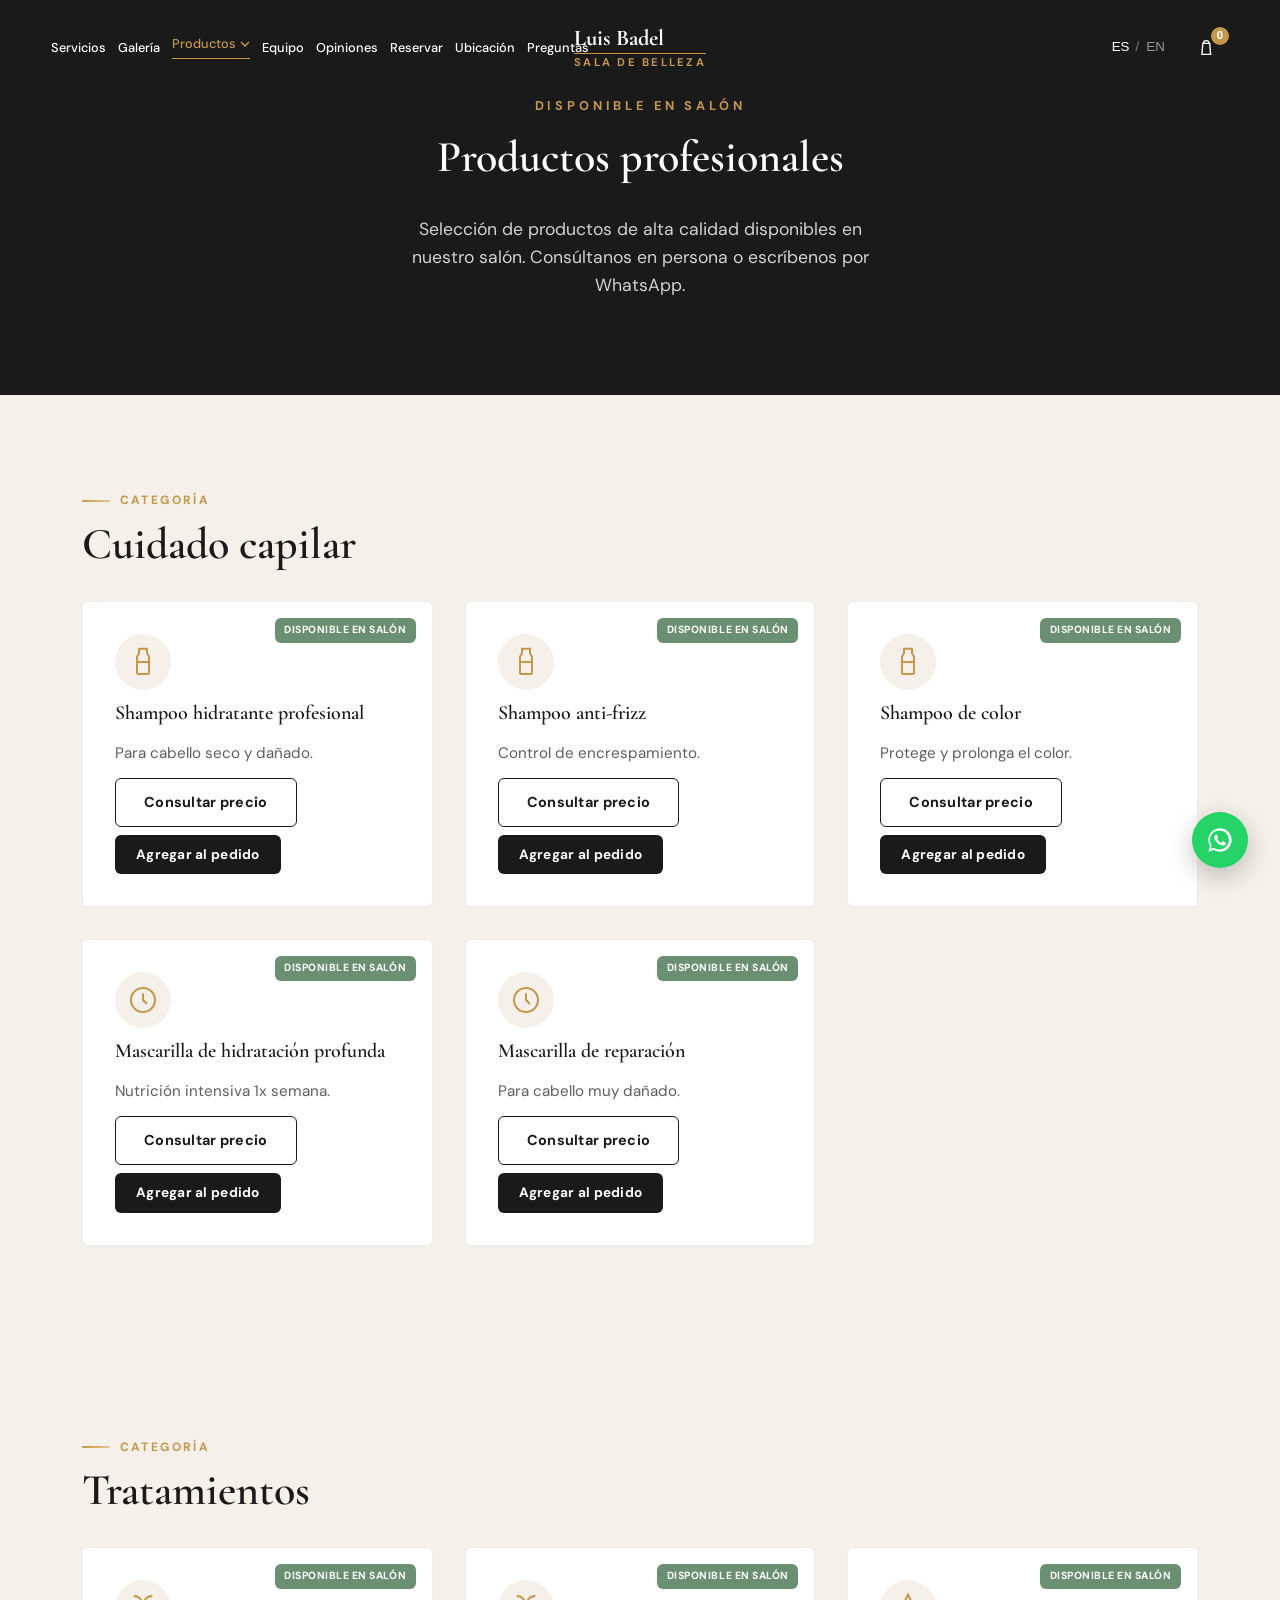
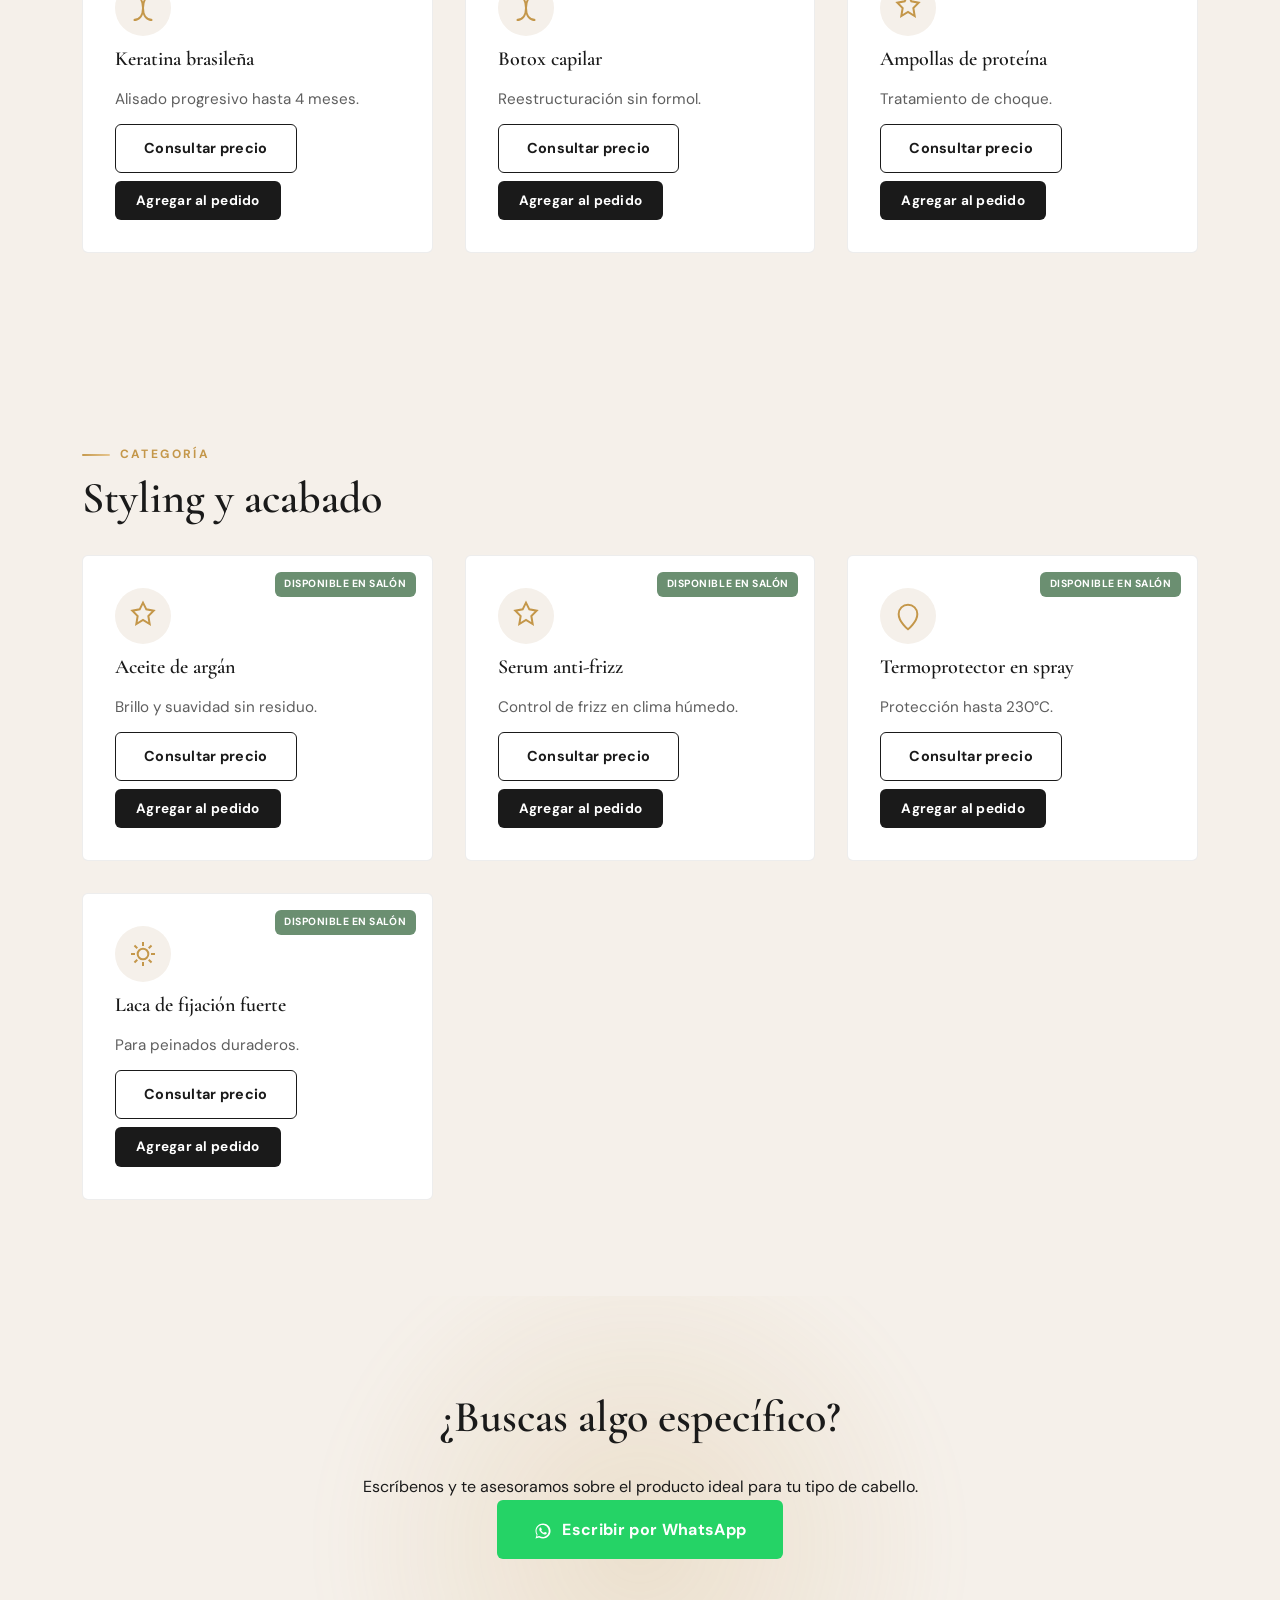
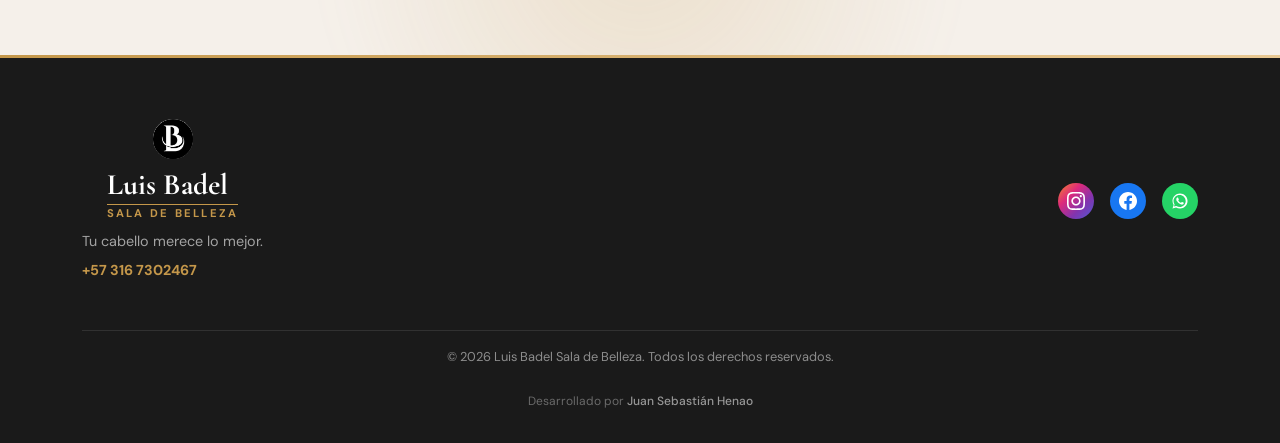
==== productos.html @ e327858f "fix: tune mobile navbar size to match Undergold's header proportions" ====
<!DOCTYPE html>
<html lang="es">
<head>
  <meta charset="UTF-8">
  <meta name="viewport" content="width=device-width, initial-scale=1.0">

  <!-- ═══ SEO PRIMARY ═══ -->
  <title>Productos Capilares | Luis Badel Sala de Belleza</title>
  <meta name="description" content="Shampoos, mascarillas, aceites, keratinas y más productos profesionales disponibles en Luis Badel Sala de Belleza, Laureles, Medellín.">
  <meta name="keywords" content="productos capilares Laureles, shampoo profesional Medellín, keratina Medellín, botox capilar, tratamientos capilares Laureles, Luis Badel">
  <meta name="robots" content="index, follow">
  <meta name="author" content="Luis Badel Sala de Belleza">
  <link rel="canonical" href="https://cheese9117.github.io/luis-badel/productos.html">

  <!-- ═══ OPEN GRAPH (WhatsApp / Facebook preview) ═══ -->
  <meta property="og:type" content="business.business">
  <meta property="og:title" content="Productos Capilares | Luis Badel Sala de Belleza">
  <meta property="og:description" content="Shampoos, mascarillas, aceites, keratinas y más productos profesionales disponibles en nuestro salón de Laureles, Medellín.">
  <meta property="og:url" content="https://cheese9117.github.io/luis-badel/productos.html">
  <meta property="og:image" content="https://cheese9117.github.io/luis-badel/assets/images/foto-hero.jpg">
  <meta property="og:image:width" content="1200">
  <meta property="og:image:height" content="630">
  <meta property="og:locale" content="es_CO">
  <meta property="og:locale:alternate" content="en_US">
  <meta property="og:site_name" content="Luis Badel Sala de Belleza">

  <!-- ═══ TWITTER CARD ═══ -->
  <meta name="twitter:card" content="summary_large_image">
  <meta name="twitter:title" content="Productos Capilares | Luis Badel Sala de Belleza">
  <meta name="twitter:description" content="Shampoos, mascarillas, aceites, keratinas y más productos profesionales disponibles en nuestro salón.">
  <meta name="twitter:image" content="https://cheese9117.github.io/luis-badel/assets/images/foto-hero.jpg">

  <!-- ═══ THEME COLOR (mobile browser chrome) ═══ -->
  <meta name="theme-color" content="#C4974A">

  <!-- ═══ JSON-LD STRUCTURED DATA: ItemList ═══ -->
  <script type="application/ld+json">
  {
    "@context": "https://schema.org",
    "@type": "ItemList",
    "name": "Productos capilares disponibles en Luis Badel Sala de Belleza",
    "itemListElement": [
      {"@type": "ListItem", "position": 1, "item": {"@type": "Product", "name": "Shampoo hidratante profesional", "description": "Para cabello seco y dañado"}},
      {"@type": "ListItem", "position": 2, "item": {"@type": "Product", "name": "Shampoo anti-frizz", "description": "Control de encrespamiento"}},
      {"@type": "ListItem", "position": 3, "item": {"@type": "Product", "name": "Shampoo de color", "description": "Protege y prolonga el color"}},
      {"@type": "ListItem", "position": 4, "item": {"@type": "Product", "name": "Mascarilla de hidratación profunda", "description": "Nutrición intensiva 1x semana"}},
      {"@type": "ListItem", "position": 5, "item": {"@type": "Product", "name": "Mascarilla de reparación", "description": "Para cabello muy dañado"}},
      {"@type": "ListItem", "position": 6, "item": {"@type": "Product", "name": "Keratina brasileña", "description": "Alisado progresivo hasta 4 meses"}},
      {"@type": "ListItem", "position": 7, "item": {"@type": "Product", "name": "Botox capilar", "description": "Reestructuración sin formol"}},
      {"@type": "ListItem", "position": 8, "item": {"@type": "Product", "name": "Ampollas de proteína", "description": "Tratamiento de choque"}},
      {"@type": "ListItem", "position": 9, "item": {"@type": "Product", "name": "Aceite de argán", "description": "Brillo y suavidad sin residuo"}},
      {"@type": "ListItem", "position": 10, "item": {"@type": "Product", "name": "Serum anti-frizz", "description": "Control de frizz en clima húmedo"}},
      {"@type": "ListItem", "position": 11, "item": {"@type": "Product", "name": "Termoprotector en spray", "description": "Protección hasta 230°C"}},
      {"@type": "ListItem", "position": 12, "item": {"@type": "Product", "name": "Laca de fijación fuerte", "description": "Para peinados duraderos"}}
    ]
  }
  </script>

  <!-- ═══ JSON-LD STRUCTURED DATA: HairSalon ═══ -->
  <script type="application/ld+json">
  {
    "@context": "https://schema.org",
    "@type": "HairSalon",
    "name": "Luis Badel Sala de Belleza",
    "description": "Sala de belleza en Laureles con más de 18 años de experiencia en cortes, color, keratina, manicure, barbería y peinados.",
    "url": "https://cheese9117.github.io/luis-badel/",
    "telephone": "+573167302467",
    "image": "https://cheese9117.github.io/luis-badel/assets/images/foto-hero.jpg",
    "priceRange": "$30.000 - $200.000 COP",
    "aggregateRating": {
      "@type": "AggregateRating",
      "ratingValue": "4.6",
      "reviewCount": "50"
    },
    "address": {
      "@type": "PostalAddress",
      "streetAddress": "Cra. 78 #54-75",
      "addressLocality": "Laureles - Estadio",
      "addressRegion": "Medellín, Antioquia",
      "addressCountry": "CO"
    },
    "geo": {
      "@type": "GeoCoordinates",
      "latitude": 6.2683062,
      "longitude": -75.5928817
    },
    "openingHoursSpecification": [
      {
        "@type": "OpeningHoursSpecification",
        "dayOfWeek": ["Monday","Tuesday","Wednesday","Thursday","Friday","Saturday"],
        "opens": "08:00",
        "closes": "18:00"
      }
    ],
    "sameAs": [
      "https://www.instagram.com/luisbadelsaladebelleza/",
      "https://web.facebook.com/people/Luis-badel-sala-de-belleza/100063726393266/"
    ]
  }
  </script>

  <!-- ═══ FONTS ═══ -->
  <link rel="preconnect" href="https://fonts.googleapis.com">
  <link rel="preconnect" href="https://fonts.gstatic.com" crossorigin>
  <link href="https://fonts.googleapis.com/css2?family=Cormorant+Garamond:wght@500;600;700&family=DM+Sans:wght@400;500;700&display=swap" rel="stylesheet">

  <!-- ═══ STYLES ═══ -->
  <link rel="stylesheet" href="css/variables.css?v=17">
  <link rel="stylesheet" href="css/base.css?v=17">
  <link rel="stylesheet" href="css/components.css?v=17">
  <link rel="stylesheet" href="css/responsive.css?v=17">

  <!-- ═══ FAVICON ═══ -->
  <link rel="icon" type="image/png" href="assets/images/favicon-logo.png">
  <link rel="apple-touch-icon" href="assets/images/favicon-logo.png">
</head>
<body>

  <div class="scroll-progress" id="scrollProgress" aria-hidden="true"></div>

  <header class="navbar" id="navbar">
    <div class="container navbar__inner">
      <nav class="nav nav-left" id="nav">
        <ul class="nav__list">
          <li><a href="index.html#servicios" data-i18n="nav.services">Servicios</a></li>
          <li><a href="index.html#galeria" data-i18n="nav.gallery">Galería</a></li>
          <li class="nav__item nav__item--dropdown">
            <a href="productos.html" aria-current="page" class="nav__link nav__link--parent is-active">
              <span data-i18n="nav.products">Productos</span>
              <svg class="nav__chevron" viewBox="0 0 10 6" width="10" height="6" fill="none" stroke="currentColor" stroke-width="1.5" aria-hidden="true"><path d="M1 1l4 4 4-4"/></svg>
            </a>
            <ul class="nav__dropdown">
              <li><a href="productos.html" class="nav__dropdown-link" data-i18n="nav.products.all">Todos los productos</a></li>
              <li><a href="productos.html#cuidado-capilar" class="nav__dropdown-link" data-i18n="nav.products.haircare">Cuidado capilar</a></li>
              <li><a href="productos.html#tratamientos" class="nav__dropdown-link" data-i18n="nav.products.treatments">Tratamientos</a></li>
              <li><a href="productos.html#styling" class="nav__dropdown-link" data-i18n="nav.products.styling">Styling y acabado</a></li>
            </ul>
          </li>
          <li><a href="index.html#equipo" data-i18n="nav.team">Equipo</a></li>
          <li><a href="index.html#testimonios" data-i18n="nav.testimonials">Opiniones</a></li>
          <li><a href="index.html#reservar" data-i18n="nav.booking">Reservar</a></li>
          <li><a href="index.html#ubicacion" data-i18n="nav.location">Ubicación</a></li>
          <li><a href="index.html#faq" data-i18n="nav.faq">FAQ</a></li>
        </ul>
        <div class="lang-switch lang-switch--mobile" role="group" aria-label="Idioma / Language">
          <button type="button" class="lang-switch__btn" data-lang-option="es" aria-pressed="false">ES</button>
          <button type="button" class="lang-switch__btn" data-lang-option="en" aria-pressed="false">EN</button>
        </div>
      </nav>
      <div class="nav-center">
        <a href="index.html#top" class="logo">
          <img src="assets/images/logo.png" alt="" class="logo__img" width="48" height="48">
          <span class="logo__text">
            <span class="logo__main">Luis Badel</span>
            <span class="logo__divider" aria-hidden="true"></span>
            <span class="logo__sub">Sala de Belleza</span>
          </span>
        </a>
      </div>
      <div class="navbar__actions nav-right">
        <div class="lang-switch lang-switch--nav" role="group" aria-label="Idioma / Language">
          <button type="button" class="lang-switch__btn" data-lang-option="es" aria-pressed="false">ES</button>
          <span class="lang-switch__sep" aria-hidden="true">/</span>
          <button type="button" class="lang-switch__btn" data-lang-option="en" aria-pressed="false">EN</button>
        </div>
        <button type="button" class="nav__cart" id="cartToggle" aria-haspopup="dialog" aria-expanded="false" aria-controls="cartDrawer" aria-label="Ver tu pedido" data-i18n-attr='{"aria-label":"nav.cartAria"}'>
          <svg class="nav__cart-icon" viewBox="0 0 24 24" width="22" height="22" fill="none" stroke="currentColor" stroke-width="1.5" aria-hidden="true">
            <path d="M6 8a3 3 0 0 1 6 0M5.2 8h7.6l.9 12H4.3l.9-12Z"/>
          </svg>
          <span class="nav__cart-badge" id="cartBadge" hidden>0</span>
        </button>
        <button class="nav__toggle" id="navToggle" aria-label="Abrir menú" aria-expanded="false" data-i18n-attr='{"aria-label":"nav.menuAria"}'>
          <span></span><span></span><span></span>
        </button>
      </div>
    </div>
  </header>

  <main id="top">

    <!-- HERO DE PÁGINA -->
    <section class="page-hero">
      <div class="container page-hero__content reveal">
        <p class="hero__eyebrow" data-i18n="product.badge">Disponible en salón</p>
        <h1 class="section__title" data-i18n="productsPage.title">Productos profesionales</h1>
        <p class="hero__subtitle" data-i18n="productsPage.subtitle">Selección de productos de alta calidad disponibles en nuestro salón. Consúltanos en persona o escríbenos por WhatsApp.</p>
      </div>
    </section>

    <!-- CUIDADO CAPILAR -->
    <section class="products" id="cuidado-capilar">
      <div class="container">
        <p class="section__eyebrow reveal" data-i18n="productsPage.category">Categoría</p>
        <h2 class="section__title reveal" data-i18n="nav.products.haircare">Cuidado capilar</h2>
        <div class="products__grid">
          <article class="card product-card reveal">
            <span class="product-card__badge" data-i18n="product.badge">Disponible en salón</span>
            <span class="product-card__icon" aria-hidden="true">
              <svg viewBox="0 0 24 24" width="32" height="32" fill="none" stroke="currentColor" stroke-width="1.5"><path d="M9 2h6v3.5l1.5 2.5v12a1 1 0 0 1-1 1h-7a1 1 0 0 1-1-1V8L9 5.5V2Z"/><path d="M7.5 12h9"/></svg>
            </span>
            <h3 data-i18n="pp.1.name">Shampoo hidratante profesional</h3>
            <p data-i18n="pp.1.desc">Para cabello seco y dañado.</p>
            <div class="product-card__actions">
              <a class="btn btn--outline" href="https://wa.me/573167302467?text=Hola%2C%20quiero%20consultar%20el%20precio%20del%20Shampoo%20hidratante%20profesional" target="_blank" rel="noopener noreferrer" data-i18n="product.consultPrice">Consultar precio</a>
              <button type="button" class="btn btn--primary product-card__add" data-cart-add data-product-name="Shampoo hidratante profesional" data-i18n="product.add" data-i18n-attr='{"data-product-name":"pp.1.name"}'>
                Agregar al pedido
              </button>
            </div>
          </article>
          <article class="card product-card reveal">
            <span class="product-card__badge" data-i18n="product.badge">Disponible en salón</span>
            <span class="product-card__icon" aria-hidden="true">
              <svg viewBox="0 0 24 24" width="32" height="32" fill="none" stroke="currentColor" stroke-width="1.5"><path d="M9 2h6v3.5l1.5 2.5v12a1 1 0 0 1-1 1h-7a1 1 0 0 1-1-1V8L9 5.5V2Z"/><path d="M7.5 12h9"/></svg>
            </span>
            <h3 data-i18n="pp.2.name">Shampoo anti-frizz</h3>
            <p data-i18n="pp.2.desc">Control de encrespamiento.</p>
            <div class="product-card__actions">
              <a class="btn btn--outline" href="https://wa.me/573167302467?text=Hola%2C%20quiero%20consultar%20el%20precio%20del%20Shampoo%20anti-frizz" target="_blank" rel="noopener noreferrer" data-i18n="product.consultPrice">Consultar precio</a>
              <button type="button" class="btn btn--primary product-card__add" data-cart-add data-product-name="Shampoo anti-frizz" data-i18n="product.add" data-i18n-attr='{"data-product-name":"pp.2.name"}'>
                Agregar al pedido
              </button>
            </div>
          </article>
          <article class="card product-card reveal">
            <span class="product-card__badge" data-i18n="product.badge">Disponible en salón</span>
            <span class="product-card__icon" aria-hidden="true">
              <svg viewBox="0 0 24 24" width="32" height="32" fill="none" stroke="currentColor" stroke-width="1.5"><path d="M9 2h6v3.5l1.5 2.5v12a1 1 0 0 1-1 1h-7a1 1 0 0 1-1-1V8L9 5.5V2Z"/><path d="M7.5 12h9"/></svg>
            </span>
            <h3 data-i18n="pp.3.name">Shampoo de color</h3>
            <p data-i18n="pp.3.desc">Protege y prolonga el color.</p>
            <div class="product-card__actions">
              <a class="btn btn--outline" href="https://wa.me/573167302467?text=Hola%2C%20quiero%20consultar%20el%20precio%20del%20Shampoo%20de%20color" target="_blank" rel="noopener noreferrer" data-i18n="product.consultPrice">Consultar precio</a>
              <button type="button" class="btn btn--primary product-card__add" data-cart-add data-product-name="Shampoo de color" data-i18n="product.add" data-i18n-attr='{"data-product-name":"pp.3.name"}'>
                Agregar al pedido
              </button>
            </div>
          </article>
          <article class="card product-card reveal">
            <span class="product-card__badge" data-i18n="product.badge">Disponible en salón</span>
            <span class="product-card__icon" aria-hidden="true">
              <svg viewBox="0 0 24 24" width="32" height="32" fill="none" stroke="currentColor" stroke-width="1.5"><circle cx="12" cy="12" r="9"/><path d="M12 7v5l3 3"/></svg>
            </span>
            <h3 data-i18n="pp.4.name">Mascarilla de hidratación profunda</h3>
            <p data-i18n="pp.4.desc">Nutrición intensiva 1x semana.</p>
            <div class="product-card__actions">
              <a class="btn btn--outline" href="https://wa.me/573167302467?text=Hola%2C%20quiero%20consultar%20el%20precio%20de%20la%20Mascarilla%20de%20hidrataci%C3%B3n%20profunda" target="_blank" rel="noopener noreferrer" data-i18n="product.consultPrice">Consultar precio</a>
              <button type="button" class="btn btn--primary product-card__add" data-cart-add data-product-name="Mascarilla de hidratación profunda" data-i18n="product.add" data-i18n-attr='{"data-product-name":"pp.4.name"}'>
                Agregar al pedido
              </button>
            </div>
          </article>
          <article class="card product-card reveal">
            <span class="product-card__badge" data-i18n="product.badge">Disponible en salón</span>
            <span class="product-card__icon" aria-hidden="true">
              <svg viewBox="0 0 24 24" width="32" height="32" fill="none" stroke="currentColor" stroke-width="1.5"><circle cx="12" cy="12" r="9"/><path d="M12 7v5l3 3"/></svg>
            </span>
            <h3 data-i18n="pp.5.name">Mascarilla de reparación</h3>
            <p data-i18n="pp.5.desc">Para cabello muy dañado.</p>
            <div class="product-card__actions">
              <a class="btn btn--outline" href="https://wa.me/573167302467?text=Hola%2C%20quiero%20consultar%20el%20precio%20de%20la%20Mascarilla%20de%20reparaci%C3%B3n" target="_blank" rel="noopener noreferrer" data-i18n="product.consultPrice">Consultar precio</a>
              <button type="button" class="btn btn--primary product-card__add" data-cart-add data-product-name="Mascarilla de reparación" data-i18n="product.add" data-i18n-attr='{"data-product-name":"pp.5.name"}'>
                Agregar al pedido
              </button>
            </div>
          </article>
        </div>
      </div>
    </section>

    <!-- TRATAMIENTOS -->
    <section class="products" id="tratamientos">
      <div class="container">
        <p class="section__eyebrow reveal" data-i18n="productsPage.category">Categoría</p>
        <h2 class="section__title reveal" data-i18n="nav.products.treatments">Tratamientos</h2>
        <div class="products__grid">
          <article class="card product-card reveal">
            <span class="product-card__badge" data-i18n="product.badge">Disponible en salón</span>
            <span class="product-card__icon" aria-hidden="true">
              <svg viewBox="0 0 24 24" width="32" height="32" fill="none" stroke="currentColor" stroke-width="1.5"><path d="M5 3c4 0 7 3 7 9s3 9 7 9"/><path d="M5 21c4 0 7-3 7-9S15 3 19 3"/></svg>
            </span>
            <h3 data-i18n="pp.6.name">Keratina brasileña</h3>
            <p data-i18n="pp.6.desc">Alisado progresivo hasta 4 meses.</p>
            <div class="product-card__actions">
              <a class="btn btn--outline" href="https://wa.me/573167302467?text=Hola%2C%20quiero%20consultar%20el%20precio%20de%20la%20Keratina%20brasile%C3%B1a" target="_blank" rel="noopener noreferrer" data-i18n="product.consultPrice">Consultar precio</a>
              <button type="button" class="btn btn--primary product-card__add" data-cart-add data-product-name="Keratina brasileña" data-i18n="product.add" data-i18n-attr='{"data-product-name":"pp.6.name"}'>
                Agregar al pedido
              </button>
            </div>
          </article>
          <article class="card product-card reveal">
            <span class="product-card__badge" data-i18n="product.badge">Disponible en salón</span>
            <span class="product-card__icon" aria-hidden="true">
              <svg viewBox="0 0 24 24" width="32" height="32" fill="none" stroke="currentColor" stroke-width="1.5"><path d="M5 3c4 0 7 3 7 9s3 9 7 9"/><path d="M5 21c4 0 7-3 7-9S15 3 19 3"/></svg>
            </span>
            <h3 data-i18n="pp.7.name">Botox capilar</h3>
            <p data-i18n="pp.7.desc">Reestructuración sin formol.</p>
            <div class="product-card__actions">
              <a class="btn btn--outline" href="https://wa.me/573167302467?text=Hola%2C%20quiero%20consultar%20el%20precio%20del%20Botox%20capilar" target="_blank" rel="noopener noreferrer" data-i18n="product.consultPrice">Consultar precio</a>
              <button type="button" class="btn btn--primary product-card__add" data-cart-add data-product-name="Botox capilar" data-i18n="product.add" data-i18n-attr='{"data-product-name":"pp.7.name"}'>
                Agregar al pedido
              </button>
            </div>
          </article>
          <article class="card product-card reveal">
            <span class="product-card__badge" data-i18n="product.badge">Disponible en salón</span>
            <span class="product-card__icon" aria-hidden="true">
              <svg viewBox="0 0 24 24" width="32" height="32" fill="none" stroke="currentColor" stroke-width="1.5"><path d="M12 2 9.5 7 4 8l4 4-1 6 5-3 5 3-1-6 4-4-5.5-1Z"/></svg>
            </span>
            <h3 data-i18n="pp.8.name">Ampollas de proteína</h3>
            <p data-i18n="pp.8.desc">Tratamiento de choque.</p>
            <div class="product-card__actions">
              <a class="btn btn--outline" href="https://wa.me/573167302467?text=Hola%2C%20quiero%20consultar%20el%20precio%20de%20las%20Ampollas%20de%20prote%C3%ADna" target="_blank" rel="noopener noreferrer" data-i18n="product.consultPrice">Consultar precio</a>
              <button type="button" class="btn btn--primary product-card__add" data-cart-add data-product-name="Ampollas de proteína" data-i18n="product.add" data-i18n-attr='{"data-product-name":"pp.8.name"}'>
                Agregar al pedido
              </button>
            </div>
          </article>
        </div>
      </div>
    </section>

    <!-- STYLING Y ACABADO -->
    <section class="products" id="styling">
      <div class="container">
        <p class="section__eyebrow reveal" data-i18n="productsPage.category">Categoría</p>
        <h2 class="section__title reveal" data-i18n="nav.products.styling">Styling y acabado</h2>
        <div class="products__grid">
          <article class="card product-card reveal">
            <span class="product-card__badge" data-i18n="product.badge">Disponible en salón</span>
            <span class="product-card__icon" aria-hidden="true">
              <svg viewBox="0 0 24 24" width="32" height="32" fill="none" stroke="currentColor" stroke-width="1.5"><path d="M12 2 9.5 7 4 8l4 4-1 6 5-3 5 3-1-6 4-4-5.5-1Z"/></svg>
            </span>
            <h3 data-i18n="pp.9.name">Aceite de argán</h3>
            <p data-i18n="pp.9.desc">Brillo y suavidad sin residuo.</p>
            <div class="product-card__actions">
              <a class="btn btn--outline" href="https://wa.me/573167302467?text=Hola%2C%20quiero%20consultar%20el%20precio%20del%20Aceite%20de%20arg%C3%A1n" target="_blank" rel="noopener noreferrer" data-i18n="product.consultPrice">Consultar precio</a>
              <button type="button" class="btn btn--primary product-card__add" data-cart-add data-product-name="Aceite de argán" data-i18n="product.add" data-i18n-attr='{"data-product-name":"pp.9.name"}'>
                Agregar al pedido
              </button>
            </div>
          </article>
          <article class="card product-card reveal">
            <span class="product-card__badge" data-i18n="product.badge">Disponible en salón</span>
            <span class="product-card__icon" aria-hidden="true">
              <svg viewBox="0 0 24 24" width="32" height="32" fill="none" stroke="currentColor" stroke-width="1.5"><path d="M12 2 9.5 7 4 8l4 4-1 6 5-3 5 3-1-6 4-4-5.5-1Z"/></svg>
            </span>
            <h3 data-i18n="pp.10.name">Serum anti-frizz</h3>
            <p data-i18n="pp.10.desc">Control de frizz en clima húmedo.</p>
            <div class="product-card__actions">
              <a class="btn btn--outline" href="https://wa.me/573167302467?text=Hola%2C%20quiero%20consultar%20el%20precio%20del%20Serum%20anti-frizz" target="_blank" rel="noopener noreferrer" data-i18n="product.consultPrice">Consultar precio</a>
              <button type="button" class="btn btn--primary product-card__add" data-cart-add data-product-name="Serum anti-frizz" data-i18n="product.add" data-i18n-attr='{"data-product-name":"pp.10.name"}'>
                Agregar al pedido
              </button>
            </div>
          </article>
          <article class="card product-card reveal">
            <span class="product-card__badge" data-i18n="product.badge">Disponible en salón</span>
            <span class="product-card__icon" aria-hidden="true">
              <svg viewBox="0 0 24 24" width="32" height="32" fill="none" stroke="currentColor" stroke-width="1.5"><path d="M12 22s7-5.5 7-11.5A7 7 0 0 0 5 10.5C5 16.5 12 22 12 22Z"/></svg>
            </span>
            <h3 data-i18n="pp.11.name">Termoprotector en spray</h3>
            <p data-i18n="pp.11.desc">Protección hasta 230°C.</p>
            <div class="product-card__actions">
              <a class="btn btn--outline" href="https://wa.me/573167302467?text=Hola%2C%20quiero%20consultar%20el%20precio%20del%20Termoprotector%20en%20spray" target="_blank" rel="noopener noreferrer" data-i18n="product.consultPrice">Consultar precio</a>
              <button type="button" class="btn btn--primary product-card__add" data-cart-add data-product-name="Termoprotector en spray" data-i18n="product.add" data-i18n-attr='{"data-product-name":"pp.11.name"}'>
                Agregar al pedido
              </button>
            </div>
          </article>
          <article class="card product-card reveal">
            <span class="product-card__badge" data-i18n="product.badge">Disponible en salón</span>
            <span class="product-card__icon" aria-hidden="true">
              <svg viewBox="0 0 24 24" width="32" height="32" fill="none" stroke="currentColor" stroke-width="1.5"><path d="M12 3v3M12 18v3M3 12h3M18 12h3M5.6 5.6l2.1 2.1M16.3 16.3l2.1 2.1M5.6 18.4l2.1-2.1M16.3 7.7l2.1-2.1"/><circle cx="12" cy="12" r="4"/></svg>
            </span>
            <h3 data-i18n="pp.12.name">Laca de fijación fuerte</h3>
            <p data-i18n="pp.12.desc">Para peinados duraderos.</p>
            <div class="product-card__actions">
              <a class="btn btn--outline" href="https://wa.me/573167302467?text=Hola%2C%20quiero%20consultar%20el%20precio%20de%20la%20Laca%20de%20fijaci%C3%B3n%20fuerte" target="_blank" rel="noopener noreferrer" data-i18n="product.consultPrice">Consultar precio</a>
              <button type="button" class="btn btn--primary product-card__add" data-cart-add data-product-name="Laca de fijación fuerte" data-i18n="product.add" data-i18n-attr='{"data-product-name":"pp.12.name"}'>
                Agregar al pedido
              </button>
            </div>
          </article>
        </div>
      </div>
    </section>

    <!-- CTA FINAL -->
    <section class="booking">
      <div class="container">
        <div class="booking__info reveal" style="text-align:center; max-width:640px; margin:0 auto;">
          <h2 class="section__title" data-i18n="productsPage.ctaTitle">¿Buscas algo específico?</h2>
          <p data-i18n="productsPage.ctaText">Escríbenos y te asesoramos sobre el producto ideal para tu tipo de cabello.</p>
          <a class="btn btn--whatsapp btn--lg" href="https://wa.me/573167302467?text=Hola%2C%20quiero%20asesor%C3%ADa%20sobre%20productos%20capilares" target="_blank" rel="noopener noreferrer">
            <svg class="icon-svg" viewBox="0 0 32 32" width="18" height="18" fill="currentColor" aria-hidden="true"><path d="M16.04 2.67C8.65 2.67 2.67 8.65 2.67 16.04c0 2.55.7 5.03 2.04 7.2L2.67 29.33l6.26-1.97a13.34 13.34 0 0 0 7.11 2.05c7.39 0 13.37-5.98 13.37-13.37S23.43 2.67 16.04 2.67Zm0 24.13c-2.31 0-4.55-.62-6.5-1.79l-.47-.28-3.85 1.21 1.24-3.74-.3-.49a10.78 10.78 0 0 1-1.65-5.67c0-5.96 4.85-10.81 10.81-10.81 2.89 0 5.6 1.13 7.64 3.17a10.74 10.74 0 0 1 3.17 7.64c0 5.96-4.85 10.81-10.81 10.81Zm5.93-8.1c-.32-.16-1.92-.95-2.22-1.06-.3-.11-.52-.16-.74.16-.22.32-.85 1.06-1.04 1.27-.19.22-.38.24-.7.08-.32-.16-1.36-.5-2.59-1.6-.96-.85-1.6-1.91-1.79-2.23-.19-.32-.02-.49.14-.65.14-.14.32-.38.48-.57.16-.19.21-.32.32-.54.11-.22.05-.41-.03-.57-.08-.16-.74-1.78-1.01-2.44-.27-.64-.54-.55-.74-.56h-.63c-.22 0-.57.08-.87.41-.3.32-1.14 1.12-1.14 2.73 0 1.61 1.17 3.17 1.33 3.39.16.22 2.3 3.51 5.57 4.92.78.34 1.39.54 1.86.69.78.25 1.49.21 2.05.13.63-.09 1.92-.78 2.19-1.54.27-.76.27-1.41.19-1.54-.08-.14-.3-.22-.62-.38Z"/></svg>
            <span data-i18n="booking.whatsapp">Escribir por WhatsApp</span>
          </a>
        </div>
      </div>
    </section>

  </main>

  <footer class="footer">
    <div class="container footer__inner">
      <div class="footer__brand">
        <a href="index.html#top" class="logo">
          <img src="assets/images/logo.png" alt="" class="logo__img logo__img--footer" width="40" height="40">
          <span class="logo__text">
            <span class="logo__main">Luis Badel</span>
            <span class="logo__divider" aria-hidden="true"></span>
            <span class="logo__sub">Sala de Belleza</span>
          </span>
        </a>
        <p class="footer__tagline" data-i18n="footer.tagline">Tu cabello merece lo mejor.</p>
        <a class="footer__phone" href="tel:+573167302467">+57 316 7302467</a>
      </div>
      <div class="footer__social">
        <a class="footer__social-icon footer__social-icon--instagram" href="https://www.instagram.com/luisbadelsaladebelleza/" target="_blank" rel="noopener noreferrer" aria-label="Instagram">
          <svg viewBox="0 0 24 24" width="18" height="18" fill="currentColor" aria-hidden="true"><path d="M12 2.163c3.204 0 3.584.012 4.85.07 3.252.148 4.771 1.691 4.919 4.919.058 1.265.069 1.645.069 4.849 0 3.205-.012 3.584-.069 4.849-.149 3.225-1.664 4.771-4.919 4.919-1.266.058-1.644.07-4.85.07-3.204 0-3.584-.012-4.849-.07-3.26-.149-4.771-1.699-4.919-4.92-.058-1.265-.07-1.644-.07-4.849 0-3.204.013-3.583.07-4.849.149-3.227 1.664-4.771 4.919-4.919 1.266-.057 1.645-.069 4.849-.069zm0-2.163c-3.259 0-3.667.014-4.947.072-4.358.2-6.78 2.618-6.98 6.98-.059 1.281-.073 1.689-.073 4.948 0 3.259.014 3.668.072 4.948.2 4.358 2.618 6.78 6.98 6.98 1.281.058 1.689.072 4.948.072 3.259 0 3.668-.014 4.948-.072 4.354-.2 6.782-2.618 6.979-6.98.059-1.28.073-1.689.073-4.948 0-3.259-.014-3.667-.072-4.947-.196-4.354-2.617-6.78-6.979-6.98-1.281-.059-1.69-.073-4.949-.073zm0 5.838c-3.403 0-6.162 2.759-6.162 6.162s2.759 6.163 6.162 6.163 6.162-2.759 6.162-6.163c0-3.403-2.759-6.162-6.162-6.162zm0 10.162c-2.209 0-4-1.79-4-4 0-2.209 1.791-4 4-4s4 1.791 4 4c0 2.21-1.791 4-4 4zm6.406-11.845c-.796 0-1.441.645-1.441 1.44s.645 1.44 1.441 1.44c.795 0 1.439-.645 1.439-1.44s-.644-1.44-1.439-1.44z"/></svg>
        </a>
        <a class="footer__social-icon footer__social-icon--facebook" href="https://web.facebook.com/people/Luis-badel-sala-de-belleza/100063726393266/" target="_blank" rel="noopener noreferrer" aria-label="Facebook">
          <svg viewBox="0 0 24 24" width="18" height="18" fill="currentColor" aria-hidden="true"><path d="M24 12.073c0-6.627-5.373-12-12-12s-12 5.373-12 12c0 5.99 4.388 10.954 10.125 11.854v-8.385H7.078v-3.47h3.047V9.43c0-3.007 1.792-4.669 4.533-4.669 1.312 0 2.686.235 2.686.235v2.953H15.83c-1.491 0-1.956.925-1.956 1.874v2.25h3.328l-.532 3.47h-2.796v8.385C19.612 23.027 24 18.062 24 12.073z"/></svg>
        </a>
        <a class="footer__social-icon footer__social-icon--whatsapp" href="https://wa.me/573167302467" target="_blank" rel="noopener noreferrer" aria-label="WhatsApp">
          <svg viewBox="0 0 32 32" width="18" height="18" fill="currentColor" aria-hidden="true"><path d="M16.04 2.67C8.65 2.67 2.67 8.65 2.67 16.04c0 2.55.7 5.03 2.04 7.2L2.67 29.33l6.26-1.97a13.34 13.34 0 0 0 7.11 2.05c7.39 0 13.37-5.98 13.37-13.37S23.43 2.67 16.04 2.67Zm0 24.13c-2.31 0-4.55-.62-6.5-1.79l-.47-.28-3.85 1.21 1.24-3.74-.3-.49a10.78 10.78 0 0 1-1.65-5.67c0-5.96 4.85-10.81 10.81-10.81 2.89 0 5.6 1.13 7.64 3.17a10.74 10.74 0 0 1 3.17 7.64c0 5.96-4.85 10.81-10.81 10.81Zm5.93-8.1c-.32-.16-1.92-.95-2.22-1.06-.3-.11-.52-.16-.74.16-.22.32-.85 1.06-1.04 1.27-.19.22-.38.24-.7.08-.32-.16-1.36-.5-2.59-1.6-.96-.85-1.6-1.91-1.79-2.23-.19-.32-.02-.49.14-.65.14-.14.32-.38.48-.57.16-.19.21-.32.32-.54.11-.22.05-.41-.03-.57-.08-.16-.74-1.78-1.01-2.44-.27-.64-.54-.55-.74-.56h-.63c-.22 0-.57.08-.87.41-.3.32-1.14 1.12-1.14 2.73 0 1.61 1.17 3.17 1.33 3.39.16.22 2.3 3.51 5.57 4.92.78.34 1.39.54 1.86.69.78.25 1.49.21 2.05.13.63-.09 1.92-.78 2.19-1.54.27-.76.27-1.41.19-1.54-.08-.14-.3-.22-.62-.38Z"/></svg>
        </a>
      </div>
      <p class="footer__copy">&copy; <span id="year"></span> <span data-i18n="footer.rights">Luis Badel Sala de Belleza. Todos los derechos reservados.</span></p>
      <p class="footer__signature"><span data-i18n="footer.developedBy">Desarrollado por</span> <a href="https://github.com/Cheese9117" target="_blank" rel="noopener noreferrer">Juan Sebastián Henao</a></p>
    </div>
  </footer>

  <button type="button" class="back-to-top" id="backToTop" aria-label="Volver arriba" data-i18n-attr='{"aria-label":"backToTop.aria"}'>
    <svg viewBox="0 0 24 24" width="20" height="20" fill="none" stroke="currentColor" stroke-width="2" stroke-linecap="round" stroke-linejoin="round" aria-hidden="true"><path d="M12 19V5M5 12l7-7 7 7"/></svg>
  </button>

  <a class="whatsapp-float" href="https://wa.me/573167302467?text=Hola%2C%20quiero%20agendar%20una%20cita%20en%20Luis%20Badel%20Sala%20de%20Belleza" target="_blank" rel="noopener noreferrer" aria-label="Escribir a Luis Badel Sala de Belleza por WhatsApp" data-i18n-attr='{"aria-label":"whatsapp.aria"}'>
    <span class="whatsapp-float__tooltip" data-i18n="whatsapp.tooltip">¿Agendamos tu cita?</span>
    <span class="whatsapp-float__icon" aria-hidden="true">
      <svg viewBox="0 0 32 32" width="28" height="28" fill="currentColor"><path d="M16.04 2.67C8.65 2.67 2.67 8.65 2.67 16.04c0 2.55.7 5.03 2.04 7.2L2.67 29.33l6.26-1.97a13.34 13.34 0 0 0 7.11 2.05c7.39 0 13.37-5.98 13.37-13.37S23.43 2.67 16.04 2.67Zm0 24.13c-2.31 0-4.55-.62-6.5-1.79l-.47-.28-3.85 1.21 1.24-3.74-.3-.49a10.78 10.78 0 0 1-1.65-5.67c0-5.96 4.85-10.81 10.81-10.81 2.89 0 5.6 1.13 7.64 3.17a10.74 10.74 0 0 1 3.17 7.64c0 5.96-4.85 10.81-10.81 10.81Zm5.93-8.1c-.32-.16-1.92-.95-2.22-1.06-.3-.11-.52-.16-.74.16-.22.32-.85 1.06-1.04 1.27-.19.22-.38.24-.7.08-.32-.16-1.36-.5-2.59-1.6-.96-.85-1.6-1.91-1.79-2.23-.19-.32-.02-.49.14-.65.14-.14.32-.38.48-.57.16-.19.21-.32.32-.54.11-.22.05-.41-.03-.57-.08-.16-.74-1.78-1.01-2.44-.27-.64-.54-.55-.74-.56h-.63c-.22 0-.57.08-.87.41-.3.32-1.14 1.12-1.14 2.73 0 1.61 1.17 3.17 1.33 3.39.16.22 2.3 3.51 5.57 4.92.78.34 1.39.54 1.86.69.78.25 1.49.21 2.05.13.63-.09 1.92-.78 2.19-1.54.27-.76.27-1.41.19-1.54-.08-.14-.3-.22-.62-.38Z"/></svg>
    </span>
  </a>

  <!-- ═══ PEDIDO / CARRITO ═══ -->
  <div class="cart-drawer" id="cartDrawer" role="dialog" aria-modal="true" aria-labelledby="cartTitle" aria-hidden="true">
    <div class="cart-drawer__backdrop" id="cartBackdrop"></div>
    <div class="cart-drawer__panel">
      <div class="cart-drawer__header">
        <h2 id="cartTitle" data-i18n="cart.title">Tu pedido</h2>
        <button type="button" class="cart-drawer__close" id="cartClose" aria-label="Cerrar pedido" data-i18n-attr='{"aria-label":"cart.closeAria"}'>
          <svg viewBox="0 0 24 24" width="18" height="18" fill="none" stroke="currentColor" stroke-width="2" aria-hidden="true"><path d="M6 6l12 12M18 6 6 18"/></svg>
        </button>
      </div>
      <p class="cart-drawer__empty" id="cartEmpty" data-i18n="cart.empty">Aún no has agregado productos a tu pedido.</p>
      <ul class="cart-drawer__list" id="cartList"></ul>
      <div class="cart-drawer__footer">
        <button type="button" class="btn btn--outline" id="cartClear" data-i18n="cart.clear">Vaciar pedido</button>
        <a class="btn btn--whatsapp" id="cartCheckout" href="https://wa.me/573167302467" target="_blank" rel="noopener noreferrer" data-i18n="cart.checkout">
          Enviar pedido por WhatsApp
        </a>
      </div>
    </div>
  </div>

  <script src="js/i18n.js" defer></script>
  <script src="js/nav.js" defer></script>
  <script src="js/animations.js" defer></script>
  <script src="js/cart.js" defer></script>
  <script src="js/footer.js" defer></script>
</body>
</html>
---- css/variables.css ----
:root {
  --color-bg: #FAFAF8;
  --color-primary: #1A1A1A;
  --color-accent: #C4974A;
  --color-accent-light: #E8C893;
  --color-secondary: #6B8F71;
  --color-card: #F5F0EA;
  --color-white: #FFFFFF;
  --color-border: rgba(26, 26, 26, 0.08);

  --font-display: 'Cormorant Garamond', serif;
  --font-body: 'DM Sans', sans-serif;

  --container-width: 1180px;
  --navbar-height: 72px;
  --radius: 6px;
  --radius-lg: 16px;
  --transition: 0.3s ease;
  --transition-navbar: 0.2s ease;
  --transition-navbar-text: 0.12s ease;
  --ease-premium: cubic-bezier(0.16, 1, 0.3, 1);

  --space-xs: 0.5rem;
  --space-sm: 1rem;
  --space-md: 2rem;
  --space-lg: 4rem;
  --space-xl: 6rem;

  --gradient-accent: linear-gradient(135deg, var(--color-accent) 0%, var(--color-accent-light) 100%);
  --shadow-sm: 0 2px 10px rgba(26, 26, 26, 0.06);
  --shadow-md: 0 12px 30px rgba(26, 26, 26, 0.10);
  --shadow-lg: 0 24px 60px rgba(26, 26, 26, 0.16);
}
---- css/base.css ----
*, *::before, *::after {
  box-sizing: border-box;
  margin: 0;
  padding: 0;
}

html {
  scroll-behavior: smooth;
  scroll-padding-top: var(--navbar-height);
  overflow-x: clip;
}

body {
  font-family: var(--font-body);
  background: var(--color-bg);
  color: var(--color-primary);
  line-height: 1.6;
  -webkit-font-smoothing: antialiased;
  overflow-x: clip;
}

/* Bloquea el scroll de fondo mientras el menú móvil está abierto */
body.no-scroll {
  overflow: hidden;
}

img {
  max-width: 100%;
  display: block;
}

a {
  color: inherit;
  text-decoration: none;
}

ul {
  list-style: none;
}

h1, h2, h3 {
  font-family: var(--font-display);
  font-weight: 600;
  line-height: 1.15;
}

.container {
  width: 100%;
  max-width: var(--container-width);
  margin: 0 auto;
  padding: 0 var(--space-md);
}

.section__eyebrow {
  display: flex;
  align-items: center;
  gap: 0.6rem;
  font-family: var(--font-body);
  text-transform: uppercase;
  letter-spacing: 0.2em;
  font-size: 0.75rem;
  color: var(--color-accent);
  font-weight: 700;
  margin-bottom: var(--space-xs);
}

.section__eyebrow::before {
  content: "";
  display: block;
  width: 28px;
  height: 2px;
  background: var(--gradient-accent);
  border-radius: 999px;
}

.page-hero .section__eyebrow,
.booking__content .section__eyebrow,
.location__info .section__eyebrow {
  justify-content: center;
}

.location__info .section__eyebrow {
  justify-content: flex-start;
}

.section__title {
  font-size: clamp(2rem, 4vw, 2.75rem);
  margin-bottom: var(--space-md);
}

/* Reveal animation */
.reveal {
  opacity: 0;
  transform: translateY(28px);
  transition: opacity 0.8s var(--ease-premium), transform 0.8s var(--ease-premium);
  transition-delay: var(--reveal-delay, 0s);
}

.reveal.is-visible {
  opacity: 1;
  transform: translateY(0);
}

/* Staggered reveals for grid layouts */
.services__grid > .reveal:nth-child(1),
.products__grid > .reveal:nth-child(1),
.gallery__grid > .reveal:nth-child(1),
.team__grid > .reveal:nth-child(1),
.trust__grid > .reveal:nth-child(1) { --reveal-delay: 0s; }

.services__grid > .reveal:nth-child(2),
.products__grid > .reveal:nth-child(2),
.gallery__grid > .reveal:nth-child(2),
.team__grid > .reveal:nth-child(2),
.trust__grid > .reveal:nth-child(2) { --reveal-delay: 0.08s; }

.services__grid > .reveal:nth-child(3),
.products__grid > .reveal:nth-child(3),
.gallery__grid > .reveal:nth-child(3),
.team__grid > .reveal:nth-child(3),
.trust__grid > .reveal:nth-child(3) { --reveal-delay: 0.16s; }

.services__grid > .reveal:nth-child(4),
.products__grid > .reveal:nth-child(4),
.gallery__grid > .reveal:nth-child(4),
.trust__grid > .reveal:nth-child(4) { --reveal-delay: 0.24s; }

.services__grid > .reveal:nth-child(5),
.products__grid > .reveal:nth-child(5),
.gallery__grid > .reveal:nth-child(5) { --reveal-delay: 0.32s; }

.services__grid > .reveal:nth-child(6),
.products__grid > .reveal:nth-child(6),
.gallery__grid > .reveal:nth-child(6) { --reveal-delay: 0.4s; }

@media (prefers-reduced-motion: reduce) {
  .reveal {
    opacity: 1;
    transform: none;
    transition: none;
  }
}

/* Gradient accent text */
.text-gradient {
  background: var(--gradient-accent);
  -webkit-background-clip: text;
  background-clip: text;
  color: transparent;
}

/* Scroll progress bar */
.scroll-progress {
  position: fixed;
  top: 0;
  left: 0;
  height: 3px;
  width: 0%;
  background: var(--gradient-accent);
  z-index: 1000;
  transition: width 0.1s linear;
}

@media (prefers-reduced-motion: reduce) {
  .scroll-progress {
    display: none;
  }
}

/* Back to top button */
.back-to-top {
  position: fixed;
  right: var(--space-md);
  bottom: calc(var(--space-md) + 68px);
  z-index: 200;
  display: flex;
  align-items: center;
  justify-content: center;
  width: 44px;
  height: 44px;
  border-radius: 50%;
  border: 1px solid var(--color-border);
  background: var(--color-white);
  color: var(--color-primary);
  box-shadow: var(--shadow-sm);
  cursor: pointer;
  opacity: 0;
  visibility: hidden;
  transform: translateY(12px);
  transition: opacity var(--transition), transform var(--transition), visibility var(--transition), background var(--transition), color var(--transition);
}

.back-to-top.is-visible {
  opacity: 1;
  visibility: visible;
  transform: translateY(0);
}

.back-to-top:hover {
  background: var(--color-primary);
  color: var(--color-white);
}

@media (max-width: 560px) {
  .back-to-top {
    right: var(--space-sm);
    bottom: calc(var(--space-sm) + 62px);
    width: 40px;
    height: 40px;
  }
}
---- css/components.css ----
/* Buttons */
.btn {
  display: inline-block;
  padding: 0.75rem 1.75rem;
  border-radius: var(--radius);
  font-family: inherit;
  font-weight: 700;
  font-size: 0.9rem;
  letter-spacing: 0.02em;
  border: 1px solid transparent;
  cursor: pointer;
  transition: background var(--transition), color var(--transition), border-color var(--transition), transform var(--transition);
}

.btn:hover {
  transform: translateY(-2px);
}

.btn--primary {
  background: var(--color-primary);
  color: var(--color-white);
}

.btn--primary:hover {
  background: var(--color-accent);
}

.btn--outline {
  background: transparent;
  color: var(--color-primary);
  border-color: var(--color-primary);
}

.btn--outline:hover {
  background: var(--color-primary);
  color: var(--color-white);
}

.btn--whatsapp {
  background: #25D366;
  color: var(--color-white);
}

.btn--whatsapp:hover {
  background: #1ebe57;
}

.btn--lg {
  padding: 1rem 2.25rem;
  font-size: 1rem;
}

/* Navbar */
.navbar {
  position: fixed;
  top: 0;
  left: 0;
  width: 100%;
  z-index: 100;
  background-color: rgba(250, 250, 248, 0);
  color: var(--color-white);
  box-shadow: 0 2px 16px rgba(26, 26, 26, 0);
  /* El color del texto resuelve más rápido que el fondo para que nunca
     coincidan a mitad de camino en un gris de bajo contraste */
  transition: background-color var(--transition-navbar), color var(--transition-navbar-text), box-shadow var(--transition-navbar), backdrop-filter var(--transition-navbar);
}

/* Estado A: en el hero, el navbar transparente se vuelve sólido al pasar el cursor
   (solo en dispositivos con hover real — evita que el toque táctil deje el estado "pegado") */
@media (hover: hover) and (pointer: fine) {
  .navbar:not(.navbar-scrolled):hover {
    background-color: var(--color-bg);
    color: var(--color-primary);
    box-shadow: 0 2px 16px rgba(26, 26, 26, 0.08);
  }
}

/* Estado B: con scroll, queda sólido sin que el hover lo altere */
.navbar.navbar-scrolled {
  background-color: rgba(250, 250, 248, 0.92);
  backdrop-filter: blur(12px);
  -webkit-backdrop-filter: blur(12px);
  color: var(--color-primary);
  box-shadow: 0 2px 16px rgba(26, 26, 26, 0.08);
}

.navbar .container {
  max-width: 100%;
  padding-left: 4%;
  padding-right: 4%;
}

.navbar__inner {
  position: relative;
  display: flex;
  align-items: center;
  justify-content: space-between;
  width: 100%;
  gap: 2rem;
  padding-top: 1.6rem;
  padding-bottom: 1.6rem;
}

/* Bloque izquierdo — enlaces de navegación, pegados al extremo izquierdo */
.nav-left {
  display: flex;
  align-items: center;
  justify-content: flex-start;
  flex: 1 1 0%;
  min-width: 0;
  margin-right: auto;
}

/* Bloque central — logo, con ancho propio para no desplazar a los bloques laterales */
.nav-center {
  display: flex;
  align-items: center;
  justify-content: center;
  flex: 0 0 auto;
}

/* Bloque derecho — carrito, idioma y menú móvil */
.nav-right {
  display: flex;
  align-items: center;
  justify-content: flex-end;
  gap: 1.5rem;
  flex: 1 1 0%;
  min-width: 0;
}

/* Logo */
.logo {
  display: flex;
  flex-direction: column;
  line-height: 1.1;
  white-space: nowrap;
}

.logo__main {
  font-family: var(--font-display);
  font-size: 1.4rem;
  font-weight: 700;
  color: inherit;
  transition: color var(--transition-navbar-text);
}

.logo__divider {
  display: block;
  width: 100%;
  height: 1px;
  background: var(--color-accent);
  margin: 0.15rem 0;
}

.logo__sub {
  font-family: var(--font-body);
  font-size: 0.7rem;
  font-weight: 700;
  text-transform: uppercase;
  letter-spacing: 0.2em;
  color: var(--color-accent);
}

.footer .logo__main {
  font-size: 1.85rem;
  color: var(--color-white);
}

/* Metamorfosis del logo — texto sobre el navbar transparente, isotipo al hacer scroll */
.navbar:not(.navbar-scrolled) .nav-center .logo__img {
  display: none;
}

.navbar.navbar-scrolled .nav-center .logo__text {
  display: none;
}

.navbar.navbar-scrolled .nav-center .logo__img {
  display: block;
  max-height: 40px;
}

.nav__list {
  display: flex;
  justify-content: flex-start;
  margin: 0;
  padding: 0;
  gap: 1.25rem;
}

.nav__list a {
  color: inherit;
  font-size: 0.85rem;
  font-weight: 500;
  white-space: nowrap;
  transition: color var(--transition-navbar-text);
}

.nav__list a:hover {
  color: var(--color-accent);
}

.nav__toggle {
  display: none;
  flex-direction: column;
  justify-content: space-between;
  width: 24px;
  height: 18px;
  background: none;
  border: none;
  color: inherit;
  cursor: pointer;
  transition: color var(--transition-navbar-text);
}

/* Selector de idioma — integrado en el navbar (desktop) y en el panel móvil */
.lang-switch {
  display: flex;
  align-items: center;
  flex-shrink: 0;
}

.lang-switch__btn {
  border: none;
  background: none;
  color: inherit;
  cursor: pointer;
  transition: opacity var(--transition), color var(--transition-navbar-text), background var(--transition-navbar), border-color var(--transition-navbar);
}

/* Variante de escritorio — junto al carrito, tipografía mínima "ES / EN" */
.lang-switch--nav {
  gap: 0.35rem;
  font-size: 0.75rem;
  font-weight: 600;
  letter-spacing: 0.05em;
}

.lang-switch--nav .lang-switch__btn {
  padding: 0;
  opacity: 0.55;
}

.lang-switch--nav .lang-switch__btn.is-active,
.lang-switch--nav .lang-switch__btn:hover {
  opacity: 1;
}

.lang-switch__sep {
  opacity: 0.35;
  font-size: 0.7rem;
  transition: color var(--transition-navbar-text);
}

/* Variante móvil — vive dentro del panel desplegable, oculta en escritorio */
.lang-switch--mobile {
  display: none;
}

/* Cart icon in navbar */
.nav__cart {
  position: relative;
  display: flex;
  align-items: center;
  justify-content: center;
  width: 40px;
  height: 40px;
  flex-shrink: 0;
  border: none;
  background: none;
  color: inherit;
  cursor: pointer;
  transition: color var(--transition-navbar-text), fill var(--transition-navbar-text), stroke var(--transition-navbar-text);
}

.nav__cart:hover {
  color: var(--color-accent);
}

.nav__cart-badge {
  position: absolute;
  top: 0;
  right: 0;
  display: flex;
  align-items: center;
  justify-content: center;
  min-width: 18px;
  height: 18px;
  padding: 0 0.3rem;
  border-radius: 999px;
  background: var(--color-accent);
  color: var(--color-white);
  font-size: 0.7rem;
  font-weight: 700;
  line-height: 1;
}

.nav__toggle span {
  display: block;
  height: 2px;
  width: 100%;
  background-color: currentColor;
  transform-origin: center;
  transition: transform var(--transition), opacity var(--transition), background-color var(--transition-navbar-text);
}

.nav__toggle.is-active span:nth-child(1) {
  transform: translateY(8px) rotate(45deg);
}

.nav__toggle.is-active span:nth-child(2) {
  opacity: 0;
}

.nav__toggle.is-active span:nth-child(3) {
  transform: translateY(-8px) rotate(-45deg);
}

/* Hero */
.hero {
  position: relative;
  min-height: 100vh;
  height: 100svh;
  display: flex;
  align-items: center;
  overflow: hidden;
}

.hero__bg {
  position: absolute;
  inset: 0;
  width: 100%;
  height: 100%;
  object-fit: cover;
  transform: scale(1.08);
  will-change: transform;
}

.hero__overlay {
  position: absolute;
  inset: 0;
  background: linear-gradient(180deg, rgba(26,26,26,0.55) 0%, rgba(26,26,26,0.75) 100%);
}

.hero::after {
  content: "";
  position: absolute;
  top: -10%;
  right: -10%;
  width: 50vw;
  height: 50vw;
  max-width: 560px;
  max-height: 560px;
  background: radial-gradient(circle, rgba(196, 151, 74, 0.35) 0%, transparent 70%);
  filter: blur(20px);
  pointer-events: none;
  z-index: 1;
}

.hero__content {
  position: relative;
  z-index: 2;
  display: flex;
  flex-direction: column;
  justify-content: center;
  height: 100%;
  color: var(--color-white);
  max-width: 640px;
}

.hero__content > * {
  opacity: 0;
  transform: translateY(20px);
  animation: hero-rise 0.9s var(--ease-premium) forwards;
}

.hero__content > .hero__eyebrow { animation-delay: 0.1s; }
.hero__content > .hero__title { animation-delay: 0.22s; }
.hero__content > .hero__subtitle { animation-delay: 0.34s; }
.hero__content > .hero__actions { animation-delay: 0.46s; }

@keyframes hero-rise {
  to {
    opacity: 1;
    transform: translateY(0);
  }
}

.hero__eyebrow {
  text-transform: uppercase;
  letter-spacing: 0.3em;
  font-size: 0.8rem;
  color: var(--color-accent);
  font-weight: 700;
  margin-bottom: var(--space-sm);
}

.hero__title {
  font-size: clamp(2.5rem, 6vw, 4.5rem);
  margin-bottom: var(--space-sm);
}

.hero__subtitle {
  font-size: 1.1rem;
  margin-bottom: var(--space-md);
  max-width: 480px;
  color: rgba(255,255,255,0.85);
}

.hero__actions {
  display: flex;
  gap: var(--space-sm);
  flex-wrap: wrap;
}

.hero__actions .btn--outline {
  color: var(--color-white);
  border-color: var(--color-white);
}

.hero__actions .btn--outline:hover {
  background: var(--color-white);
  color: var(--color-primary);
}

/* Scroll cue */
.hero__scroll-cue {
  position: absolute;
  bottom: var(--space-md);
  left: 50%;
  transform: translateX(-50%);
  z-index: 2;
  width: 22px;
  height: 36px;
  border: 2px solid rgba(255,255,255,0.5);
  border-radius: 999px;
}

.hero__scroll-cue::before {
  content: "";
  position: absolute;
  top: 6px;
  left: 50%;
  width: 4px;
  height: 8px;
  background: var(--color-accent);
  border-radius: 999px;
  transform: translateX(-50%);
  animation: scroll-cue 1.8s ease infinite;
}

@keyframes scroll-cue {
  0% { opacity: 1; transform: translate(-50%, 0); }
  70% { opacity: 0; transform: translate(-50%, 14px); }
  100% { opacity: 0; transform: translate(-50%, 0); }
}

@media (prefers-reduced-motion: reduce) {
  .hero__content > *,
  .hero__bg {
    animation: none;
    opacity: 1;
    transform: none;
  }

  .hero__scroll-cue::before {
    animation: none;
  }
}

@media (max-width: 760px) {
  .hero__scroll-cue {
    display: none;
  }

  .hero::after {
    width: 70vw;
    height: 70vw;
  }
}

/* Trust bar */
.trust {
  background: var(--color-primary);
  color: var(--color-white);
  padding: var(--space-md) 0;
}

.trust__grid {
  display: grid;
  grid-template-columns: repeat(4, 1fr);
  gap: var(--space-md);
  text-align: center;
}

.trust__item {
  display: flex;
  flex-direction: column;
  gap: 0.25rem;
}

.trust__stars {
  font-size: 1.1rem;
  color: var(--color-accent);
  letter-spacing: 0.1em;
}

.trust__number {
  font-family: var(--font-display);
  font-size: 2rem;
  font-weight: 700;
  color: var(--color-accent);
}

/* About strip */
.about {
  background: var(--color-card);
  padding: var(--space-md) 0;
  border-bottom: 1px solid var(--color-border);
}

.about__inner {
  text-align: center;
  font-family: var(--font-display);
  font-size: clamp(1.1rem, 2.2vw, 1.4rem);
  color: var(--color-primary);
  max-width: 760px;
  margin: 0 auto;
}

.trust__label {
  font-size: 0.8rem;
  letter-spacing: 0.05em;
  text-transform: uppercase;
  color: rgba(255,255,255,0.7);
}

/* Sections spacing */
.services, .gallery, .products, .team, .testimonials, .booking, .location {
  padding: var(--space-xl) 0;
}

/* Services */
.services__grid {
  display: grid;
  grid-template-columns: repeat(auto-fit, minmax(280px, 1fr));
  gap: var(--space-md);
  counter-reset: service-counter;
}

.card {
  position: relative;
  background: var(--color-card);
  padding: var(--space-md);
  border-radius: var(--radius);
  border: 1px solid var(--color-border);
  overflow: hidden;
  transition: transform 0.4s var(--ease-premium), box-shadow 0.4s var(--ease-premium), border-color var(--transition);
}

.card::before {
  content: "";
  position: absolute;
  top: 0;
  left: 0;
  right: 0;
  height: 3px;
  background: var(--gradient-accent);
  transform: scaleX(0);
  transform-origin: left;
  transition: transform 0.4s var(--ease-premium);
}

.card:hover {
  transform: translateY(-6px);
  box-shadow: var(--shadow-md);
  border-color: var(--color-accent);
}

.card:hover::before {
  transform: scaleX(1);
}

.services__grid .card::after {
  counter-increment: service-counter;
  content: counter(service-counter, decimal-leading-zero);
  display: block;
  font-family: var(--font-display);
  font-size: 2.25rem;
  font-weight: 700;
  color: var(--color-accent);
  opacity: 0.3;
  margin-bottom: 0.25rem;
  transition: opacity var(--transition), transform 0.4s var(--ease-premium);
  order: -1;
}

.services__grid .card:hover::after {
  opacity: 0.6;
  transform: translateX(4px);
}

.services__grid .card {
  display: flex;
  flex-direction: column;
}

.card h3 {
  font-size: 1.4rem;
  margin-bottom: 0.5rem;
}

.card p {
  color: rgba(26,26,26,0.7);
  margin-bottom: var(--space-sm);
  font-size: 0.95rem;
}

.card__price {
  display: inline-block;
  font-weight: 700;
  color: var(--color-accent);
  font-family: var(--font-display);
  font-size: 1.1rem;
}

.services__more {
  text-align: center;
  margin-top: var(--space-lg);
}

.services__more a {
  font-weight: 700;
  color: var(--color-primary);
  border-bottom: 1px solid var(--color-accent);
  padding-bottom: 0.15rem;
  transition: color var(--transition);
}

.services__more a:hover {
  color: var(--color-accent);
}

/* Gallery */
.gallery__grid {
  display: grid;
  grid-template-columns: repeat(3, 1fr);
  gap: var(--space-sm);
}

.gallery__item {
  aspect-ratio: 3 / 4;
  border-radius: var(--radius-lg);
  display: flex;
  align-items: flex-end;
  position: relative;
  overflow: hidden;
  background: var(--color-card);
  cursor: zoom-in;
}

.gallery__item:focus-visible {
  outline: 2px solid var(--color-accent);
  outline-offset: 2px;
}

.gallery__item img {
  position: absolute;
  inset: 0;
  width: 100%;
  height: 100%;
  object-fit: cover;
  object-position: center 25%;
  transition: transform 0.6s var(--ease-premium);
}

.gallery__item:hover img {
  transform: scale(1.06);
}

.gallery__item figcaption {
  color: var(--color-white);
  font-weight: 700;
  font-size: 0.9rem;
  text-shadow: 0 1px 4px rgba(0,0,0,0.4);
  position: relative;
  z-index: 1;
  padding: var(--space-sm);
}

.gallery__item::after {
  content: "";
  position: absolute;
  inset: 0;
  background: linear-gradient(180deg, transparent 40%, rgba(0,0,0,0.45) 100%);
}

/* Products */
.products {
  background: var(--color-card);
}

.products__grid {
  display: grid;
  grid-template-columns: repeat(3, 1fr);
  gap: var(--space-md);
}

.product-card {
  background: var(--color-white);
  position: relative;
  display: flex;
  flex-direction: column;
  align-items: flex-start;
  gap: 0.5rem;
  transition: transform 0.4s var(--ease-premium), box-shadow 0.4s var(--ease-premium), border-color var(--transition);
}

.product-card:hover {
  border-color: var(--color-accent);
  transform: translateY(-6px);
  box-shadow: var(--shadow-md);
}

.product-card__badge {
  position: absolute;
  top: var(--space-sm);
  right: var(--space-sm);
  background: var(--color-secondary);
  color: var(--color-white);
  font-size: 0.65rem;
  font-weight: 700;
  text-transform: uppercase;
  letter-spacing: 0.05em;
  padding: 0.25rem 0.6rem;
  border-radius: var(--radius);
}

.product-card__icon {
  display: flex;
  align-items: center;
  justify-content: center;
  width: 56px;
  height: 56px;
  border-radius: 50%;
  background: var(--color-card);
  color: var(--color-accent);
  margin-bottom: 0.25rem;
  transition: background var(--transition), color var(--transition), transform 0.4s var(--ease-premium);
}

.product-card:hover .product-card__icon {
  background: var(--color-accent);
  color: var(--color-white);
  transform: rotate(-8deg) scale(1.08);
}

.product-card h3 {
  font-size: 1.25rem;
}

.product-card p {
  color: rgba(26,26,26,0.7);
  font-size: 0.95rem;
  margin-bottom: 0.25rem;
}

.product-card__actions {
  display: flex;
  flex-wrap: wrap;
  gap: 0.5rem;
  width: 100%;
}

.product-card__add {
  font-size: 0.85rem;
  padding: 0.65rem 1.25rem;
}

/* Team */
.team__grid {
  display: grid;
  grid-template-columns: repeat(auto-fit, minmax(220px, 1fr));
  gap: var(--space-md);
  text-align: center;
}

.team__card h3 {
  font-size: 1.3rem;
  margin-top: var(--space-sm);
}

.team__card p {
  color: rgba(26,26,26,0.6);
  font-size: 0.9rem;
}

.team__handle {
  display: inline-block;
  margin-top: 0.4rem;
  font-size: 0.85rem;
  font-weight: 700;
  color: var(--color-accent);
  transition: color var(--transition);
}

.team__handle:hover {
  color: var(--color-secondary);
}

.team__card {
  transition: transform 0.4s var(--ease-premium);
}

.team__card:hover {
  transform: translateY(-4px);
}

.team__photo {
  width: 140px;
  height: 140px;
  border-radius: 50%;
  margin: 0 auto;
  position: relative;
  transition: box-shadow 0.4s var(--ease-premium);
  box-shadow: 0 0 0 0 var(--color-accent);
}

.team__photo::after {
  content: "";
  position: absolute;
  inset: -8px;
  border-radius: 50%;
  border: 1px solid var(--color-border);
  transition: border-color 0.4s var(--ease-premium), transform 0.4s var(--ease-premium);
}

.team__card:hover .team__photo::after {
  border-color: var(--color-accent);
  transform: scale(1.06);
}

.team__photo--gold { background: linear-gradient(135deg, var(--color-accent), #e0bd84); }
.team__photo--sage { background: linear-gradient(135deg, var(--color-secondary), #a3c2a8); }
.team__photo--dark { background: linear-gradient(135deg, var(--color-primary), #4a4a4a); }

/* Testimonials */
.testimonials__carousel {
  position: relative;
  padding: 0 var(--space-xl);
}

.testimonials__viewport {
  overflow: hidden;
}

.testimonials__track {
  display: flex;
  gap: var(--space-md);
  will-change: transform;
}

.testimonial {
  flex: 0 0 100%;
  background: var(--color-card);
  border-left: 3px solid var(--color-accent);
  padding: var(--space-sm);
  border-radius: var(--radius);
  position: relative;
  overflow: hidden;
}

.testimonial::before {
  content: "\201C";
  position: absolute;
  top: -0.5rem;
  right: 0.75rem;
  font-family: var(--font-display);
  font-size: 5rem;
  line-height: 1;
  color: var(--color-accent);
  opacity: 0.15;
  pointer-events: none;
}

@media (min-width: 640px) {
  .testimonial {
    flex: 0 0 calc(50% - var(--space-md) / 2);
  }
}

.testimonials__arrow {
  position: absolute;
  top: 50%;
  transform: translateY(-50%);
  display: flex;
  align-items: center;
  justify-content: center;
  width: 40px;
  height: 40px;
  border-radius: 50%;
  background: var(--color-white);
  border: 1px solid var(--color-border);
  color: var(--color-primary);
  cursor: pointer;
  transition: background var(--transition), color var(--transition);
}

.testimonials__arrow:hover {
  background: var(--color-accent);
  color: var(--color-white);
}

.testimonials__arrow--prev {
  left: 0;
}

.testimonials__arrow--next {
  right: 0;
}

.testimonial p {
  font-style: italic;
  font-size: 0.9rem;
  margin-bottom: var(--space-sm);
}

.testimonial cite {
  font-weight: 700;
  font-style: normal;
  color: var(--color-secondary);
  font-size: 0.9rem;
}

/* Booking */
.booking {
  position: relative;
  background: var(--color-card);
  overflow: hidden;
}

.booking::before {
  content: "";
  position: absolute;
  top: -20%;
  left: 50%;
  transform: translateX(-50%);
  width: 70vw;
  height: 70vw;
  max-width: 640px;
  max-height: 640px;
  background: radial-gradient(circle, rgba(196, 151, 74, 0.18) 0%, transparent 70%);
  filter: blur(20px);
  pointer-events: none;
}

.booking__content {
  position: relative;
  max-width: 640px;
  margin: 0 auto;
  text-align: center;
}

.booking__content p {
  margin-bottom: var(--space-md);
  color: rgba(26,26,26,0.7);
}

.booking__actions {
  display: flex;
  flex-wrap: wrap;
  justify-content: center;
  gap: var(--space-sm);
}

/* Location */
.location__grid {
  display: grid;
  grid-template-columns: 1fr 1fr;
  gap: var(--space-lg);
  align-items: center;
}

.location__address {
  font-style: normal;
  font-size: 1.1rem;
  font-weight: 500;
  margin: var(--space-sm) 0;
}

.location__hours {
  margin-bottom: var(--space-md);
  border-top: 1px solid var(--color-border);
}

.location__hours li {
  display: flex;
  justify-content: space-between;
  padding: 0.6rem 0;
  border-bottom: 1px solid var(--color-border);
  font-size: 0.95rem;
}

.location__social-links {
  display: flex;
  gap: 0.75rem;
  flex-wrap: wrap;
  margin-top: var(--space-sm);
}

.location__map {
  height: 360px;
  border-radius: var(--radius);
  overflow: hidden;
  border: 1px solid var(--color-border);
}

.location__map iframe {
  width: 100%;
  height: 100%;
}

/* FAQ */
.faq__list {
  max-width: 760px;
  margin: var(--space-md) auto 0;
  display: flex;
  flex-direction: column;
  gap: var(--space-sm);
}

.faq__item {
  background: var(--color-card);
  border: 1px solid var(--color-border);
  border-radius: var(--radius);
  padding: var(--space-sm) var(--space-md);
  transition: border-color var(--transition), box-shadow var(--transition);
}

.faq__item:hover {
  border-color: var(--color-accent);
  box-shadow: var(--shadow-sm);
}

.faq__question {
  font-family: var(--font-display);
  font-size: 1.2rem;
  font-weight: 600;
  cursor: pointer;
  list-style: none;
  display: flex;
  align-items: center;
  justify-content: space-between;
  gap: var(--space-sm);
  padding: 0.4rem 0;
}

.faq__question::-webkit-details-marker {
  display: none;
}

.faq__question::after {
  content: "+";
  flex-shrink: 0;
  font-size: 1.4rem;
  color: var(--color-accent);
  transition: transform var(--transition);
}

.faq__item[open] .faq__question::after {
  transform: rotate(45deg);
}

.faq__answer {
  margin-top: var(--space-xs);
  padding-bottom: 0.4rem;
  color: rgba(26, 26, 26, 0.75);
  line-height: 1.7;
}

/* Footer */
.footer {
  position: relative;
  background: var(--color-primary);
  color: var(--color-white);
  padding: var(--space-lg) 0 var(--space-md);
}

.footer::before {
  content: "";
  position: absolute;
  top: 0;
  left: 0;
  right: 0;
  height: 3px;
  background: var(--gradient-accent);
}

.footer__inner {
  display: flex;
  flex-wrap: wrap;
  justify-content: space-between;
  align-items: center;
  gap: var(--space-md);
}

.footer__brand {
  display: flex;
  flex-direction: column;
  gap: 0.4rem;
}

.footer__tagline {
  color: rgba(255,255,255,0.6);
  font-size: 0.9rem;
  margin-top: 0.25rem;
}

.footer__phone {
  font-size: 0.9rem;
  font-weight: 700;
  color: var(--color-accent);
  transition: color var(--transition);
}

.footer__phone:hover {
  color: var(--color-white);
}

.footer__social {
  display: flex;
  gap: var(--space-md);
}

.footer__social a {
  font-size: 0.9rem;
  font-weight: 500;
  transition: color var(--transition);
}

.footer__social a:hover {
  color: var(--color-accent);
}

.footer__copy {
  width: 100%;
  text-align: center;
  font-size: 0.8rem;
  color: rgba(255,255,255,0.5);
  border-top: 1px solid rgba(255,255,255,0.1);
  padding-top: var(--space-sm);
  margin-top: var(--space-sm);
}

.footer__signature {
  width: 100%;
  text-align: center;
  font-size: 0.75rem;
  color: rgba(255,255,255,0.35);
  margin-top: -0.5rem;
}

.footer__signature a {
  color: rgba(255,255,255,0.55);
  font-weight: 500;
  transition: color var(--transition);
}

.footer__signature a:hover {
  color: var(--color-accent);
}

/* Floating WhatsApp button */
.whatsapp-float {
  position: fixed;
  right: var(--space-md);
  bottom: var(--space-md);
  z-index: 200;
  display: flex;
  align-items: center;
  justify-content: center;
  width: 56px;
  height: 56px;
  border-radius: 50%;
  background: #25D366;
  color: var(--color-white);
  box-shadow: 0 8px 24px rgba(26,26,26,0.25);
  transition: transform var(--transition), background var(--transition);
}

.whatsapp-float:hover {
  background: #1ebe57;
  transform: translateY(-3px);
}

.whatsapp-float__tooltip {
  position: absolute;
  right: calc(100% + 0.75rem);
  top: 50%;
  transform: translateY(-50%) translateX(8px);
  background: var(--color-primary);
  color: var(--color-white);
  font-size: 0.85rem;
  font-weight: 500;
  padding: 0.5rem 0.9rem;
  border-radius: var(--radius);
  white-space: nowrap;
  opacity: 0;
  pointer-events: none;
  transition: opacity var(--transition), transform var(--transition);
}

.whatsapp-float:hover .whatsapp-float__tooltip {
  opacity: 1;
  transform: translateY(-50%) translateX(0);
}

.whatsapp-float__icon {
  display: flex;
}

body.cart-open {
  overflow: hidden;
}

/* Cart drawer */
.cart-drawer {
  position: fixed;
  inset: 0;
  z-index: 300;
  visibility: hidden;
  pointer-events: none;
}

.cart-drawer.is-open {
  visibility: visible;
  pointer-events: auto;
}

.cart-drawer__backdrop {
  position: absolute;
  inset: 0;
  background: rgba(26,26,26,0.5);
  opacity: 0;
  transition: opacity var(--transition);
}

.cart-drawer.is-open .cart-drawer__backdrop {
  opacity: 1;
}

.cart-drawer__panel {
  position: absolute;
  top: 0;
  right: 0;
  display: flex;
  flex-direction: column;
  width: min(380px, 100%);
  height: 100%;
  background: var(--color-white);
  padding: var(--space-md);
  transform: translateX(100%);
  transition: transform var(--transition);
}

.cart-drawer.is-open .cart-drawer__panel {
  transform: translateX(0);
}

.cart-drawer__header {
  display: flex;
  align-items: center;
  justify-content: space-between;
  margin-bottom: var(--space-sm);
}

.cart-drawer__header h2 {
  font-family: var(--font-display);
  font-size: 1.5rem;
  color: var(--color-primary);
}

.cart-drawer__close {
  display: flex;
  align-items: center;
  justify-content: center;
  width: 36px;
  height: 36px;
  border: 1px solid var(--color-border);
  border-radius: 50%;
  background: transparent;
  color: var(--color-primary);
  cursor: pointer;
  transition: background var(--transition), color var(--transition);
}

.cart-drawer__close:hover {
  background: var(--color-primary);
  color: var(--color-white);
}

.cart-drawer__empty {
  color: rgba(26,26,26,0.6);
  font-size: 0.95rem;
}

.cart-drawer__list {
  display: flex;
  flex-direction: column;
  gap: var(--space-sm);
  overflow-y: auto;
  flex: 1;
}

.cart-drawer__item {
  display: flex;
  align-items: center;
  justify-content: space-between;
  gap: var(--space-sm);
  padding-bottom: var(--space-sm);
  border-bottom: 1px solid var(--color-border);
}

.cart-drawer__item-name {
  font-size: 0.95rem;
  color: var(--color-primary);
}

.cart-drawer__item-controls {
  display: flex;
  align-items: center;
  gap: 0.4rem;
  flex-shrink: 0;
}

.cart-drawer__qty-btn,
.cart-drawer__remove {
  display: flex;
  align-items: center;
  justify-content: center;
  width: 28px;
  height: 28px;
  border: 1px solid var(--color-border);
  border-radius: 50%;
  background: transparent;
  color: var(--color-primary);
  cursor: pointer;
  font-size: 1rem;
  line-height: 1;
  transition: background var(--transition), color var(--transition);
}

.cart-drawer__qty-btn:hover,
.cart-drawer__remove:hover {
  background: var(--color-accent);
  color: var(--color-white);
  border-color: var(--color-accent);
}

.cart-drawer__qty {
  min-width: 1.5rem;
  text-align: center;
  font-weight: 700;
}

.cart-drawer__footer {
  display: flex;
  flex-direction: column;
  gap: var(--space-xs);
  padding-top: var(--space-sm);
}

.cart-drawer__footer .btn {
  text-align: center;
}

.cart-drawer__footer .btn--outline:disabled {
  opacity: 0.5;
  cursor: not-allowed;
}

#cartCheckout.is-disabled {
  pointer-events: none;
  opacity: 0.5;
}

/* === NUEVOS ESTILOS === */

/* Logo con imagen */
.logo {
  display: flex;
  align-items: center;
  gap: 0.6rem;
}

.logo__img {
  display: block;
  max-height: 48px;
  width: auto;
  border-radius: 50%;
}

.logo__img--footer {
  max-height: 40px;
}

.logo__text {
  display: flex;
  flex-direction: column;
  line-height: 1.1;
  white-space: nowrap;
}

/* Iconos inline en botones */
.btn .icon-svg {
  vertical-align: middle;
  margin-right: 0.4rem;
}

/* Mapa: wrapper + botón */
.location__map-wrap {
  display: flex;
  flex-direction: column;
  gap: var(--space-sm);
}

.location__map-link {
  align-self: flex-start;
}

/* Testimonios: estrellas y fuente */
.testimonial__stars {
  display: block;
  color: var(--color-accent);
  font-size: 0.95rem;
  letter-spacing: 0.1em;
  margin-bottom: 0.4rem;
}

.testimonial__source {
  display: block;
  margin-top: 0.35rem;
  font-size: 0.8rem;
  color: rgba(26,26,26,0.5);
}

/* Footer: iconos sociales circulares con color de marca */
.footer__social {
  display: flex;
  gap: var(--space-sm);
  align-items: center;
}

.footer__social-icon {
  display: flex;
  align-items: center;
  justify-content: center;
  width: 36px;
  height: 36px;
  border-radius: 50%;
  color: var(--color-white);
  transition: transform var(--transition), opacity var(--transition);
}

.footer__social-icon:hover {
  transform: translateY(-2px);
  opacity: 0.9;
}

.footer__social-icon--instagram {
  background: linear-gradient(135deg, #f58529, #dd2a7b, #8134af, #515bd4);
}

.footer__social-icon--facebook {
  background: #1877F2;
}

.footer__social-icon--whatsapp {
  background: #25D366;
}

/* Productos: CTA al catálogo completo */
.products__cta {
  text-align: center;
  margin-top: var(--space-md);
}

/* Nav: link activo (productos.html) */
.nav__list a.is-active {
  color: var(--color-accent);
  border-bottom: 1px solid var(--color-accent);
  padding-bottom: 0.2rem;
}

/* Hero de página interna (productos.html) */
.page-hero {
  position: relative;
  background: var(--color-primary);
  color: var(--color-white);
  padding: var(--space-xl) 0;
  text-align: center;
}

.page-hero__content {
  max-width: 640px;
  margin: 0 auto;
}

.page-hero .hero__eyebrow {
  color: var(--color-accent);
}

.page-hero .section__title {
  color: var(--color-white);
}

.page-hero .hero__subtitle {
  color: rgba(255,255,255,0.8);
  margin: 0 auto;
}

/* === DROPDOWN NAVEGACIÓN === */
.nav__item--dropdown {
  position: relative;
}

.nav__link--parent {
  display: flex;
  align-items: center;
  gap: 4px;
  cursor: pointer;
}

.nav__chevron {
  transition: transform 0.25s ease, stroke var(--transition-navbar-text);
  flex-shrink: 0;
}

.nav__item--dropdown:hover .nav__chevron {
  transform: rotate(180deg);
}

.nav__dropdown {
  position: absolute;
  top: 100%;
  left: 50%;
  transform: translateX(-50%);
  background: var(--color-white);
  border: 1px solid var(--color-border);
  border-radius: 0 0 var(--radius) var(--radius);
  min-width: 200px;
  box-shadow: 0 8px 24px rgba(26,26,26,0.10);
  opacity: 0;
  pointer-events: none;
  transition: opacity 0.18s ease;
  z-index: 100;
  list-style: none;
  padding: 6px 0;
}

.nav__item--dropdown.is-open .nav__dropdown {
  opacity: 1;
  pointer-events: auto;
}

.nav__dropdown-link {
  display: block;
  padding: 10px 18px;
  font-size: 0.9rem;
  color: var(--color-primary);
  transition: background var(--transition), color var(--transition);
  white-space: nowrap;
}

.nav__dropdown-link:hover {
  background: var(--color-card);
  color: var(--color-accent);
}

/* Mobile: dropdown como lista expandida */
@media (max-width: 900px) {
  .nav__dropdown {
    position: static;
    opacity: 1;
    pointer-events: auto;
    transform: none;
    box-shadow: none;
    border: none;
    border-left: 2px solid var(--color-accent);
    border-radius: 0;
    background: transparent;
    padding: 0 0 0 12px;
    margin-top: 4px;
    display: none;
  }

  .nav__item--dropdown.is-open .nav__dropdown {
    display: block;
  }

  .nav__chevron {
    margin-left: auto;
  }
}

/* Lightbox */
.lightbox {
  position: fixed;
  inset: 0;
  z-index: 2000;
  display: flex;
  align-items: center;
  justify-content: center;
  background: rgba(26, 26, 26, 0.92);
  opacity: 0;
  visibility: hidden;
  transition: opacity var(--transition), visibility var(--transition);
}

.lightbox.is-open {
  opacity: 1;
  visibility: visible;
}

.lightbox__figure {
  position: relative;
  max-width: min(92vw, 1100px);
  max-height: 88vh;
  display: flex;
  flex-direction: column;
  align-items: center;
}

.lightbox__img {
  max-width: 100%;
  max-height: 78vh;
  border-radius: var(--radius);
  box-shadow: var(--shadow-lg);
  opacity: 0;
  transform: scale(0.96);
  transition: opacity 0.35s var(--ease-premium), transform 0.35s var(--ease-premium);
}

.lightbox.is-open .lightbox__img {
  opacity: 1;
  transform: scale(1);
}

.lightbox__caption {
  margin-top: var(--space-sm);
  color: var(--color-white);
  font-family: var(--font-display);
  font-size: 1.1rem;
  text-align: center;
}

.lightbox__close,
.lightbox__arrow {
  position: fixed;
  display: flex;
  align-items: center;
  justify-content: center;
  width: 48px;
  height: 48px;
  border-radius: 50%;
  border: 1px solid rgba(255, 255, 255, 0.25);
  background: rgba(255, 255, 255, 0.08);
  color: var(--color-white);
  transition: background var(--transition), border-color var(--transition), color var(--transition), transform var(--transition);
}

.lightbox__close:hover,
.lightbox__close:focus-visible,
.lightbox__arrow:hover,
.lightbox__arrow:focus-visible {
  background: var(--color-accent);
  border-color: var(--color-accent);
  color: var(--color-primary);
}

.lightbox__close {
  top: var(--space-md);
  right: var(--space-md);
}

.lightbox__arrow--prev {
  left: var(--space-md);
  top: 50%;
  transform: translateY(-50%);
}

.lightbox__arrow--next {
  right: var(--space-md);
  top: 50%;
  transform: translateY(-50%);
}

.lightbox__arrow--prev:hover,
.lightbox__arrow--prev:focus-visible {
  transform: translateY(-50%) translateX(-2px);
}

.lightbox__arrow--next:hover,
.lightbox__arrow--next:focus-visible {
  transform: translateY(-50%) translateX(2px);
}

body.lightbox-open {
  overflow: hidden;
}

@media (max-width: 640px) {
  .lightbox__close,
  .lightbox__arrow {
    width: 40px;
    height: 40px;
  }

  .lightbox__close {
    top: var(--space-sm);
    right: var(--space-sm);
  }

  .lightbox__arrow--prev {
    left: var(--space-sm);
  }

  .lightbox__arrow--next {
    right: var(--space-sm);
  }
}

@media (prefers-reduced-motion: reduce) {
  .lightbox__img {
    transition: none;
  }
}
---- css/responsive.css ----
@media (max-width: 1400px) {
  .nav__list {
    gap: 0.75rem;
  }

  .nav__list a {
    font-size: 0.8rem;
  }
}

@media (max-width: 991px) {
  .nav {
    position: absolute;
    top: 100%;
    left: 0;
    right: 0;
    background: transparent;
    border-bottom: none;
    max-height: 0;
    overflow: hidden;
    transition: max-height var(--transition), background var(--transition);
  }

  .nav.is-open {
    max-height: 460px;
    background: rgba(250, 250, 248, 0.96);
    backdrop-filter: blur(12px);
    -webkit-backdrop-filter: blur(12px);
    border-bottom: 1px solid rgba(26, 26, 26, 0.08);
  }

  .navbar.navbar-scrolled .nav.is-open {
    background: var(--color-primary);
    backdrop-filter: none;
    -webkit-backdrop-filter: none;
    border-bottom-color: rgba(255, 255, 255, 0.12);
  }

  .nav__list {
    flex-direction: column;
    padding: var(--space-sm) var(--space-md);
    gap: var(--space-sm);
  }

  .nav__list a {
    color: var(--color-primary);
    font-size: 0.95rem;
  }

  .navbar.navbar-scrolled .nav__list a {
    color: var(--color-white);
  }

  .navbar.navbar-scrolled .nav__dropdown-link {
    color: var(--color-white);
  }

  .nav__toggle {
    display: flex;
    position: absolute;
    left: var(--space-sm);
    top: 50%;
    transform: translateY(-50%);
    z-index: 2;
    width: 28px;
    height: 22px;
    padding: 4px 0;
  }

  .nav__cart {
    width: 40px;
    height: 40px;
  }

  .nav__cart-icon {
    width: 22px;
    height: 22px;
  }

  .navbar__inner {
    flex-wrap: wrap;
    justify-content: flex-end;
  }

  .navbar__actions {
    order: 2;
    gap: var(--space-sm);
  }

  .navbar__inner .nav {
    order: 3;
  }

  #navbar .navbar__inner {
    padding-top: 1.2rem;
    padding-bottom: 1.2rem;
  }

  /* Logo — centrado de forma absoluta, con la misma metamorfosis texto/isotipo que escritorio */
  .nav-center {
    position: absolute;
    left: 50%;
    top: 50%;
    transform: translate(-50%, -50%);
    z-index: 1;
    max-width: 60vw;
  }

  .logo__main {
    font-size: 1.3rem;
  }

  .logo__sub {
    font-size: 0.6rem;
  }

  .navbar.navbar-scrolled .nav-center .logo__img {
    max-height: 40px;
  }

  /* Selector de idioma — oculto en la barra fija, visible al fondo del panel desplegable */
  .lang-switch--nav {
    display: none;
  }

  .lang-switch--mobile {
    display: flex;
    justify-content: center;
    gap: 1rem;
    margin-top: var(--space-xs);
    padding: var(--space-sm) var(--space-md) 0;
    border-top: 1px solid rgba(26, 26, 26, 0.08);
  }

  .lang-switch--mobile .lang-switch__btn {
    padding: 0.6rem 1.5rem;
    font-size: 0.85rem;
    font-weight: 700;
    letter-spacing: 0.05em;
    border: 1px solid var(--color-primary);
    border-radius: var(--radius);
    color: var(--color-primary);
  }

  .lang-switch--mobile .lang-switch__btn.is-active {
    background: var(--color-accent);
    border-color: var(--color-accent);
    color: var(--color-white);
  }

  .navbar.navbar-scrolled .lang-switch--mobile {
    border-top-color: rgba(255, 255, 255, 0.12);
  }

  .navbar.navbar-scrolled .lang-switch--mobile .lang-switch__btn {
    border-color: var(--color-white);
    color: var(--color-white);
  }

  .navbar.navbar-scrolled .lang-switch--mobile .lang-switch__btn.is-active {
    background: var(--color-accent);
    border-color: var(--color-accent);
    color: var(--color-white);
  }

  /* Quita cualquier resto de fondo/borde sólido en el navbar transparente al cargar */
  header.navbar:not(.navbar-scrolled) {
    background-color: transparent !important;
    border: none !important;
    box-shadow: none !important;
  }

  .btn--whatsapp {
    order: 2;
  }

  .trust__grid {
    grid-template-columns: repeat(2, 1fr);
  }

  .gallery__grid {
    grid-template-columns: repeat(2, 1fr);
  }

  .products__grid {
    grid-template-columns: repeat(2, 1fr);
  }

  .location__grid {
    grid-template-columns: 1fr;
  }

  .location__map-wrap {
    order: -1;
  }

  .location__map {
    height: 300px;
  }
}

@media (max-width: 560px) {
  .gallery__grid,
  .products__grid {
    grid-template-columns: 1fr;
  }

  .hero__actions {
    flex-direction: column;
    align-items: flex-start;
  }

  .whatsapp-float {
    right: var(--space-sm);
    bottom: var(--space-sm);
    width: 50px;
    height: 50px;
  }

  .whatsapp-float__tooltip {
    display: none;
  }
}

/* === MOBILE FIXES COMPLETOS === */

/* Hero — proporciones en móvil */
@media (max-width: 560px) {
  .hero {
    min-height: 85vh;
    padding: 6rem 0 4rem;
  }

  .hero__title {
    font-size: clamp(2.2rem, 9vw, 3rem);
    line-height: 1.1;
  }

  .hero__subtitle {
    font-size: 0.95rem;
  }

  .hero__eyebrow {
    font-size: 0.7rem;
  }

  .hero__actions {
    flex-direction: column;
    align-items: stretch;
    gap: 0.75rem;
  }

  .hero__actions .btn {
    text-align: center;
  }
}

/* Trust bar — 2 columnas compactas en móvil */
@media (max-width: 560px) {
  .trust__grid {
    grid-template-columns: repeat(2, 1fr);
    gap: 1rem;
  }

  .trust__number {
    font-size: 1.5rem;
  }

  .trust__label {
    font-size: 0.75rem;
  }
}

/* Servicios — 1 columna en móvil */
@media (max-width: 560px) {
  .services__grid {
    grid-template-columns: 1fr;
  }
}

/* Equipo — 1 columna en móvil pequeño */
@media (max-width: 480px) {
  .team__grid {
    grid-template-columns: 1fr;
    max-width: 280px;
    margin: 0 auto;
  }
}

/* Booking — botones apilados en móvil */
@media (max-width: 560px) {
  .booking__actions {
    flex-direction: column;
    align-items: stretch;
  }

  .booking__actions .btn {
    text-align: center;
  }
}

/* Testimonios — flechas ocultas en móvil, padding reducido */
@media (max-width: 640px) {
  .testimonials__carousel {
    padding: 0;
  }

  .testimonials__arrow {
    display: none;
  }
}

/* Productos grid — ya tiene 1 columna, verificar card */
@media (max-width: 560px) {
  .products__grid {
    grid-template-columns: 1fr;
  }

  .product-card {
    text-align: left;
    display: flex;
    flex-direction: column;
    align-items: flex-start;
    width: 100%;
  }

  .product-card__badge {
    position: static;
    align-self: flex-start;
    margin-bottom: 0.5rem;
  }

  .product-card__icon {
    flex-shrink: 0;
  }

  .product-card .btn {
    width: 100%;
    text-align: center;
  }
}

/* Footer — centrado en móvil */
@media (max-width: 640px) {
  .footer__inner {
    flex-direction: column;
    align-items: center;
    text-align: center;
    gap: 1.5rem;
  }

  .footer__brand {
    align-items: center;
  }

  .footer__social {
    justify-content: center;
  }
}

/* Secciones — padding reducido en móvil */
@media (max-width: 560px) {
  .services,
  .gallery,
  .products,
  .team,
  .testimonials,
  .booking,
  .location {
    padding: var(--space-lg) 0;
  }

  .section__title {
    font-size: clamp(1.8rem, 7vw, 2.5rem);
  }
}

@media (max-width: 991px) {
  .navbar__inner {
    overflow: visible;
  }

  .container {
    max-width: 100%;
    padding: 0 1rem;
  }

  section,
  .hero,
  .footer {
    max-width: 100vw;
    overflow-x: hidden;
  }
}

@media (max-width: 560px) {
  .trust__grid {
    width: 100%;
  }

  .hero__bg {
    width: 100%;
    left: 0;
    right: 0;
  }
}
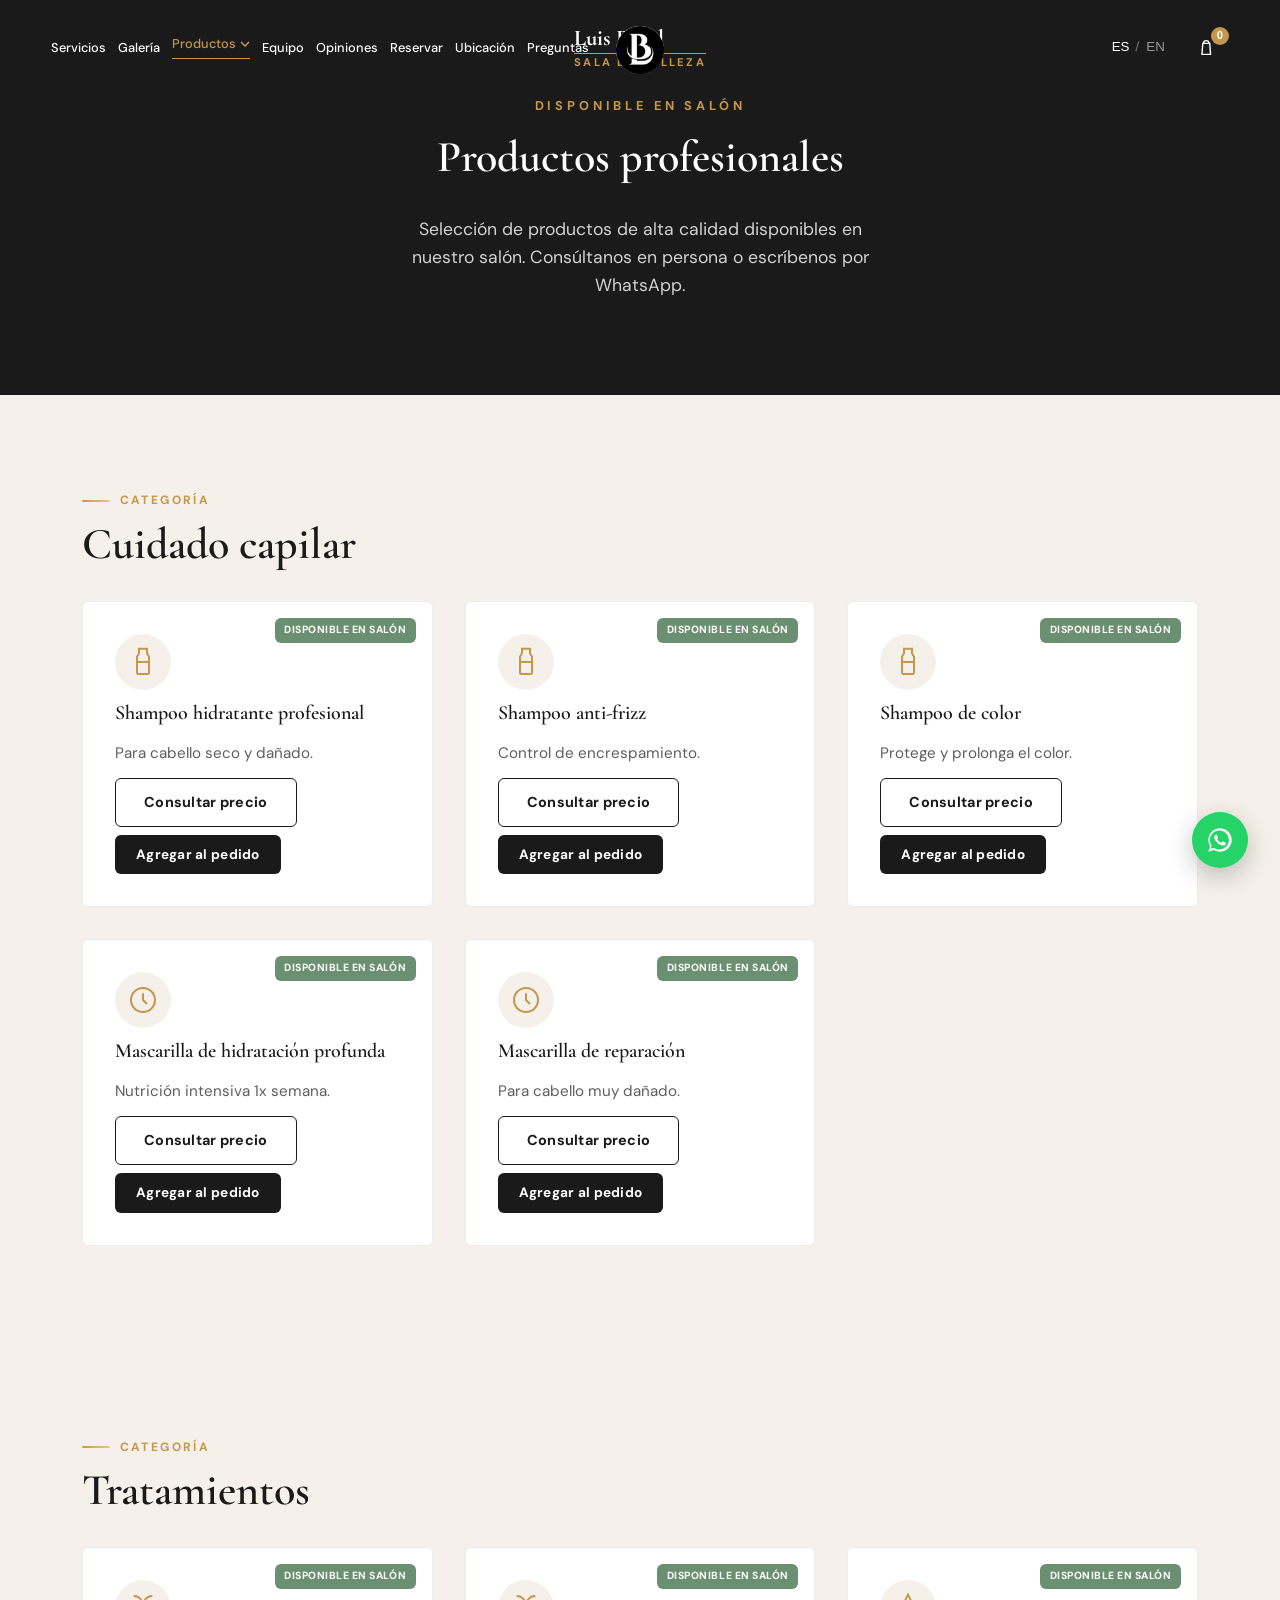
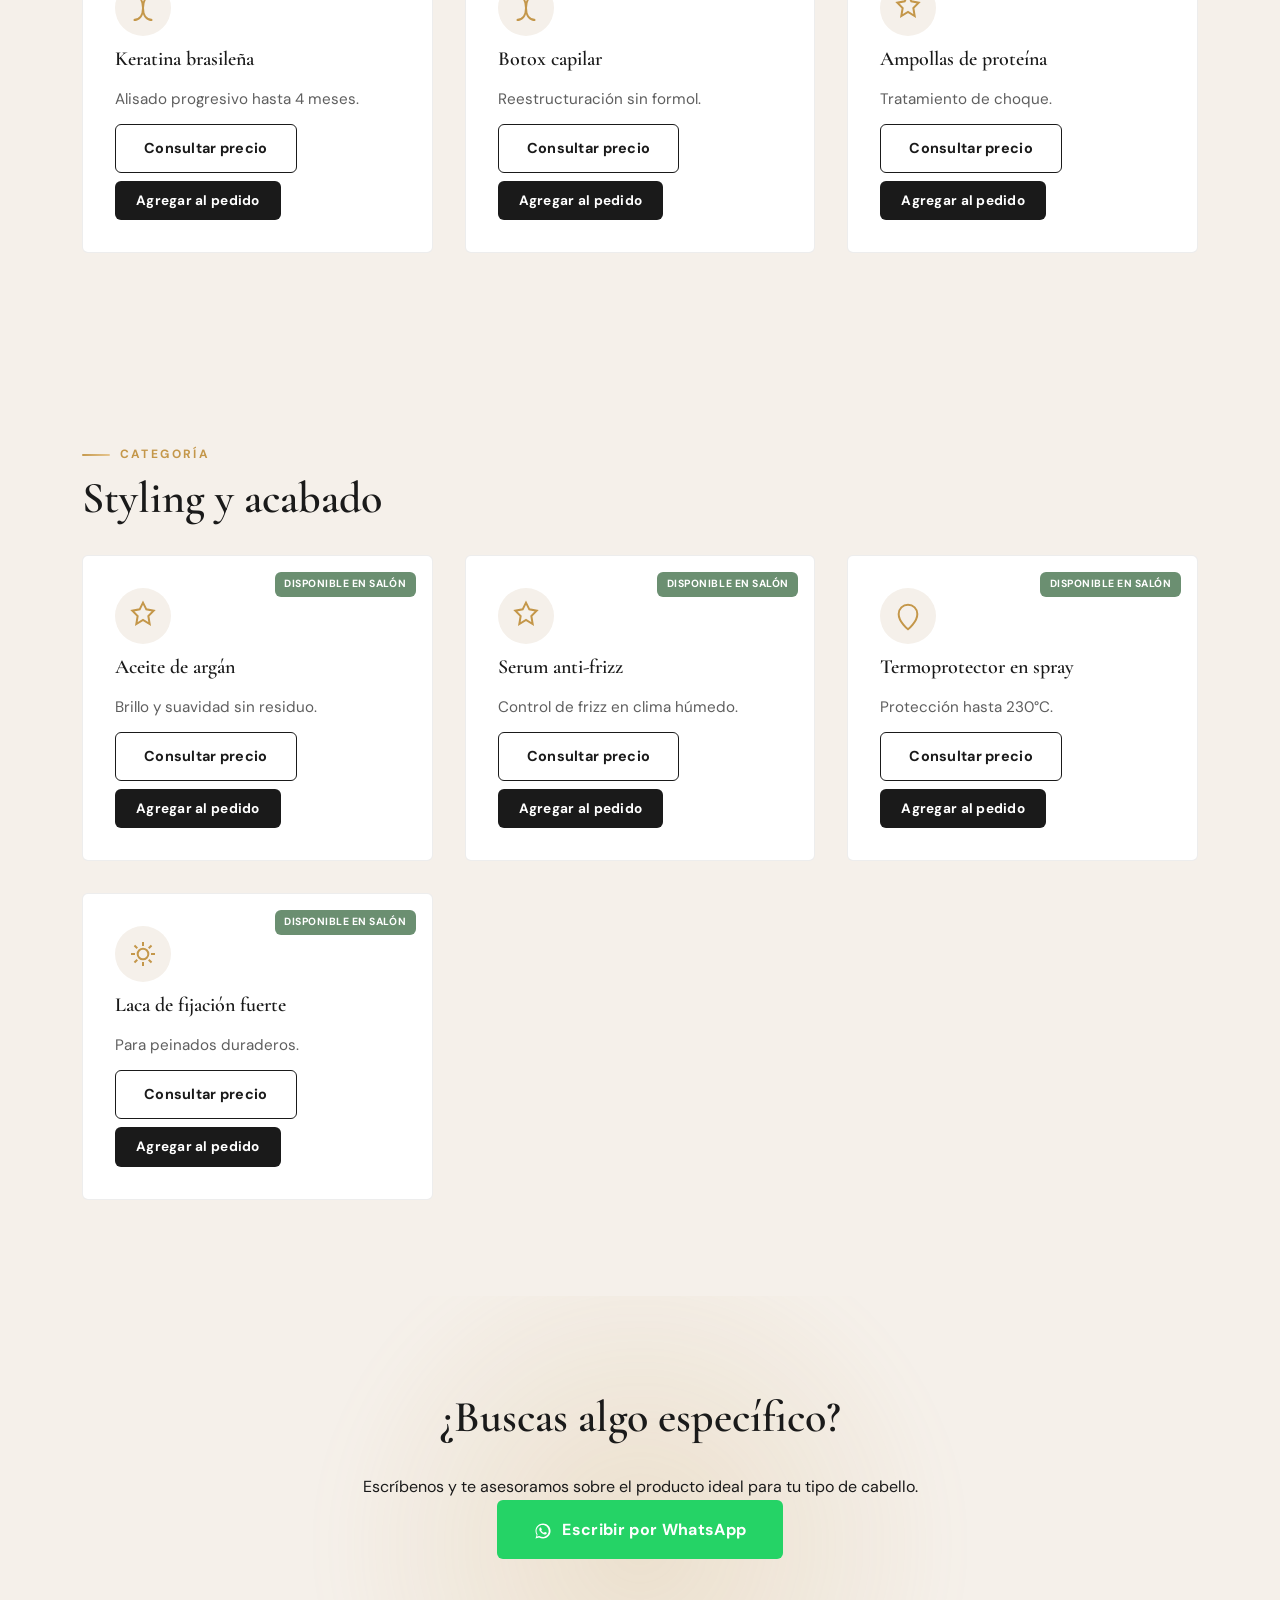
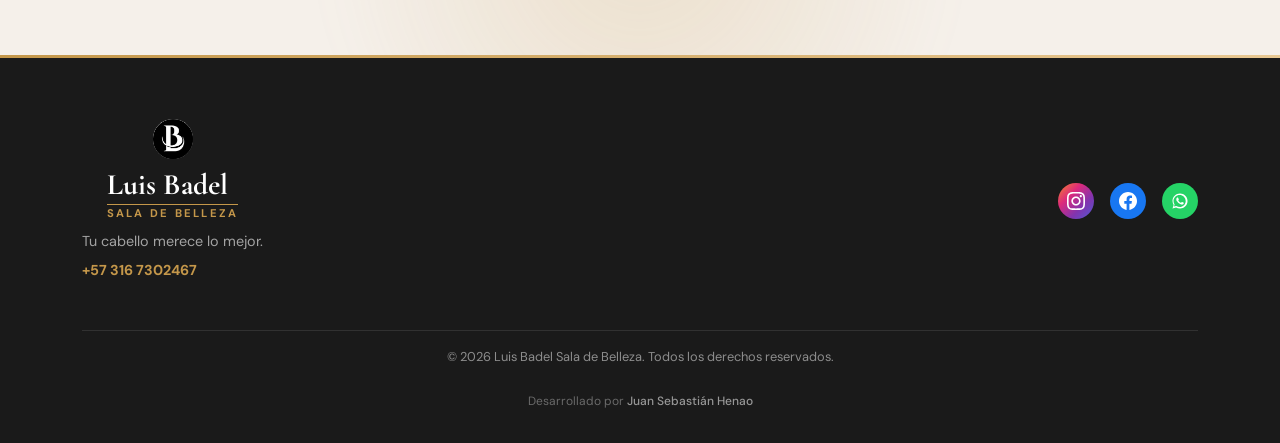
==== commit 342b39ed: "feat: crossfade logo metamorphosis between text and icon on navbar scroll" ====
--- a/productos.html
+++ b/productos.html
@@ -105,10 +105,10 @@
   <link href="https://fonts.googleapis.com/css2?family=Cormorant+Garamond:wght@500;600;700&family=DM+Sans:wght@400;500;700&display=swap" rel="stylesheet">
 
   <!-- ═══ STYLES ═══ -->
-  <link rel="stylesheet" href="css/variables.css?v=17">
-  <link rel="stylesheet" href="css/base.css?v=17">
-  <link rel="stylesheet" href="css/components.css?v=17">
-  <link rel="stylesheet" href="css/responsive.css?v=17">
+  <link rel="stylesheet" href="css/variables.css?v=21">
+  <link rel="stylesheet" href="css/base.css?v=21">
+  <link rel="stylesheet" href="css/components.css?v=21">
+  <link rel="stylesheet" href="css/responsive.css?v=21">
 
   <!-- ═══ FAVICON ═══ -->
   <link rel="icon" type="image/png" href="assets/images/favicon-logo.png">
@@ -464,7 +464,7 @@
   </div>
 
   <script src="js/i18n.js" defer></script>
-  <script src="js/nav.js" defer></script>
+  <script src="js/nav.js?v=21" defer></script>
   <script src="js/animations.js" defer></script>
   <script src="js/cart.js" defer></script>
   <script src="js/footer.js" defer></script>
--- a/css/components.css
+++ b/css/components.css
@@ -169,15 +169,20 @@
 
 /* Metamorfosis del logo — texto sobre el navbar transparente, isotipo al hacer scroll */
 .navbar:not(.navbar-scrolled) .nav-center .logo__img {
-  display: none;
+  position: absolute;
+  opacity: 0;
+  transform: scale(0.85);
+  pointer-events: none;
 }
 
 .navbar.navbar-scrolled .nav-center .logo__text {
-  display: none;
+  position: absolute;
+  opacity: 0;
+  transform: scale(0.95);
+  pointer-events: none;
 }
 
 .navbar.navbar-scrolled .nav-center .logo__img {
-  display: block;
   max-height: 40px;
 }
 
@@ -1389,6 +1394,7 @@
 
 /* Logo con imagen */
 .logo {
+  position: relative;
   display: flex;
   align-items: center;
   gap: 0.6rem;
@@ -1399,6 +1405,7 @@
   max-height: 48px;
   width: auto;
   border-radius: 50%;
+  transition: opacity var(--transition-navbar), transform var(--transition-navbar);
 }
 
 .logo__img--footer {
@@ -1410,6 +1417,7 @@
   flex-direction: column;
   line-height: 1.1;
   white-space: nowrap;
+  transition: opacity var(--transition-navbar), transform var(--transition-navbar);
 }
 
 /* Iconos inline en botones */
--- a/css/responsive.css
+++ b/css/responsive.css
@@ -29,13 +29,6 @@
     border-bottom: 1px solid rgba(26, 26, 26, 0.08);
   }
 
-  .navbar.navbar-scrolled .nav.is-open {
-    background: var(--color-primary);
-    backdrop-filter: none;
-    -webkit-backdrop-filter: none;
-    border-bottom-color: rgba(255, 255, 255, 0.12);
-  }
-
   .nav__list {
     flex-direction: column;
     padding: var(--space-sm) var(--space-md);
@@ -45,14 +38,6 @@
   .nav__list a {
     color: var(--color-primary);
     font-size: 0.95rem;
-  }
-
-  .navbar.navbar-scrolled .nav__list a {
-    color: var(--color-white);
-  }
-
-  .navbar.navbar-scrolled .nav__dropdown-link {
-    color: var(--color-white);
   }
 
   .nav__toggle {
@@ -62,9 +47,17 @@
     top: 50%;
     transform: translateY(-50%);
     z-index: 2;
-    width: 28px;
-    height: 22px;
-    padding: 4px 0;
+    width: 22px;
+    height: 18px;
+  }
+
+  /* Navbar sólido al abrir el menú, sin oscurecer el panel desplegable */
+  .navbar.menu-open {
+    background-color: rgba(250, 250, 248, 0.92);
+    backdrop-filter: blur(12px);
+    -webkit-backdrop-filter: blur(12px);
+    color: var(--color-primary);
+    box-shadow: 0 2px 16px rgba(26, 26, 26, 0.08);
   }
 
   .nav__cart {
@@ -92,8 +85,8 @@
   }
 
   #navbar .navbar__inner {
-    padding-top: 1.2rem;
-    padding-bottom: 1.2rem;
+    padding-top: 1rem;
+    padding-bottom: 1rem;
   }
 
   /* Logo — centrado de forma absoluta, con la misma metamorfosis texto/isotipo que escritorio */
@@ -148,23 +141,8 @@
     color: var(--color-white);
   }
 
-  .navbar.navbar-scrolled .lang-switch--mobile {
-    border-top-color: rgba(255, 255, 255, 0.12);
-  }
-
-  .navbar.navbar-scrolled .lang-switch--mobile .lang-switch__btn {
-    border-color: var(--color-white);
-    color: var(--color-white);
-  }
-
-  .navbar.navbar-scrolled .lang-switch--mobile .lang-switch__btn.is-active {
-    background: var(--color-accent);
-    border-color: var(--color-accent);
-    color: var(--color-white);
-  }
-
   /* Quita cualquier resto de fondo/borde sólido en el navbar transparente al cargar */
-  header.navbar:not(.navbar-scrolled) {
+  header.navbar:not(.navbar-scrolled):not(.menu-open) {
     background-color: transparent !important;
     border: none !important;
     box-shadow: none !important;
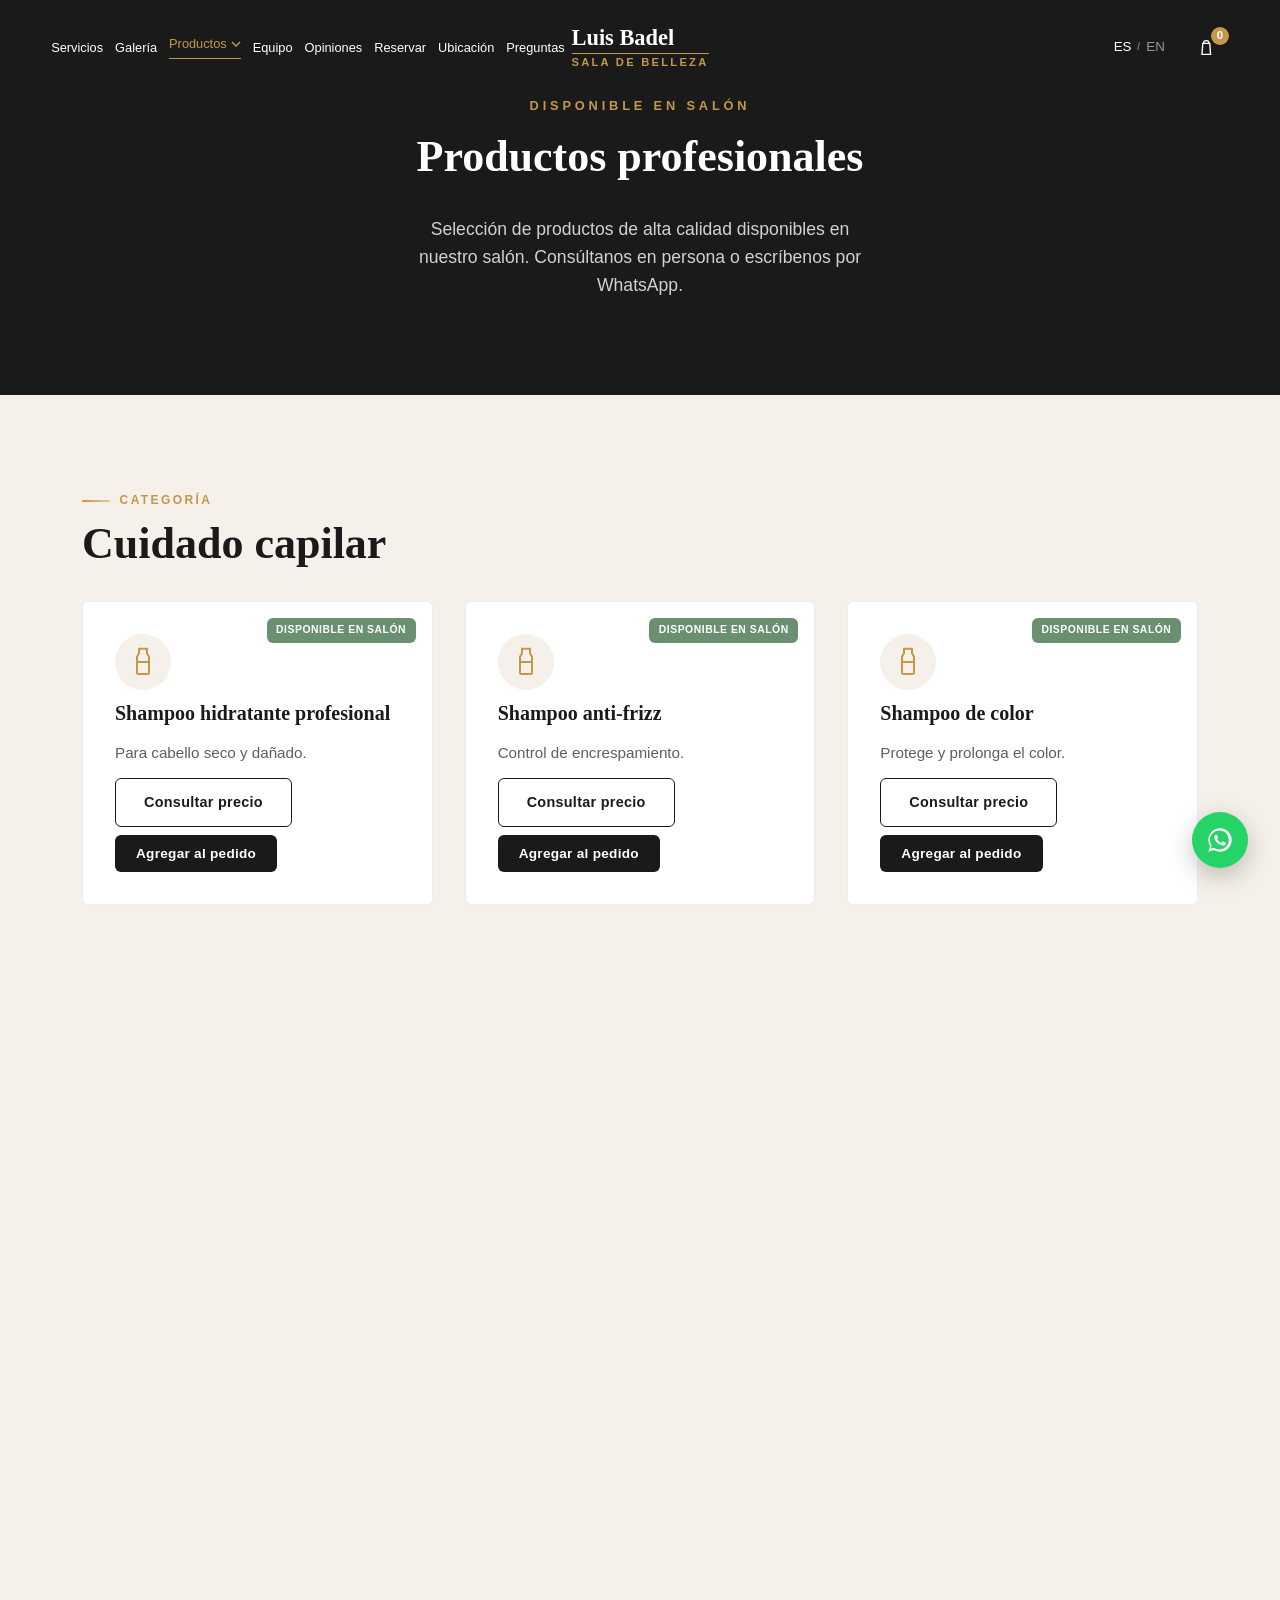
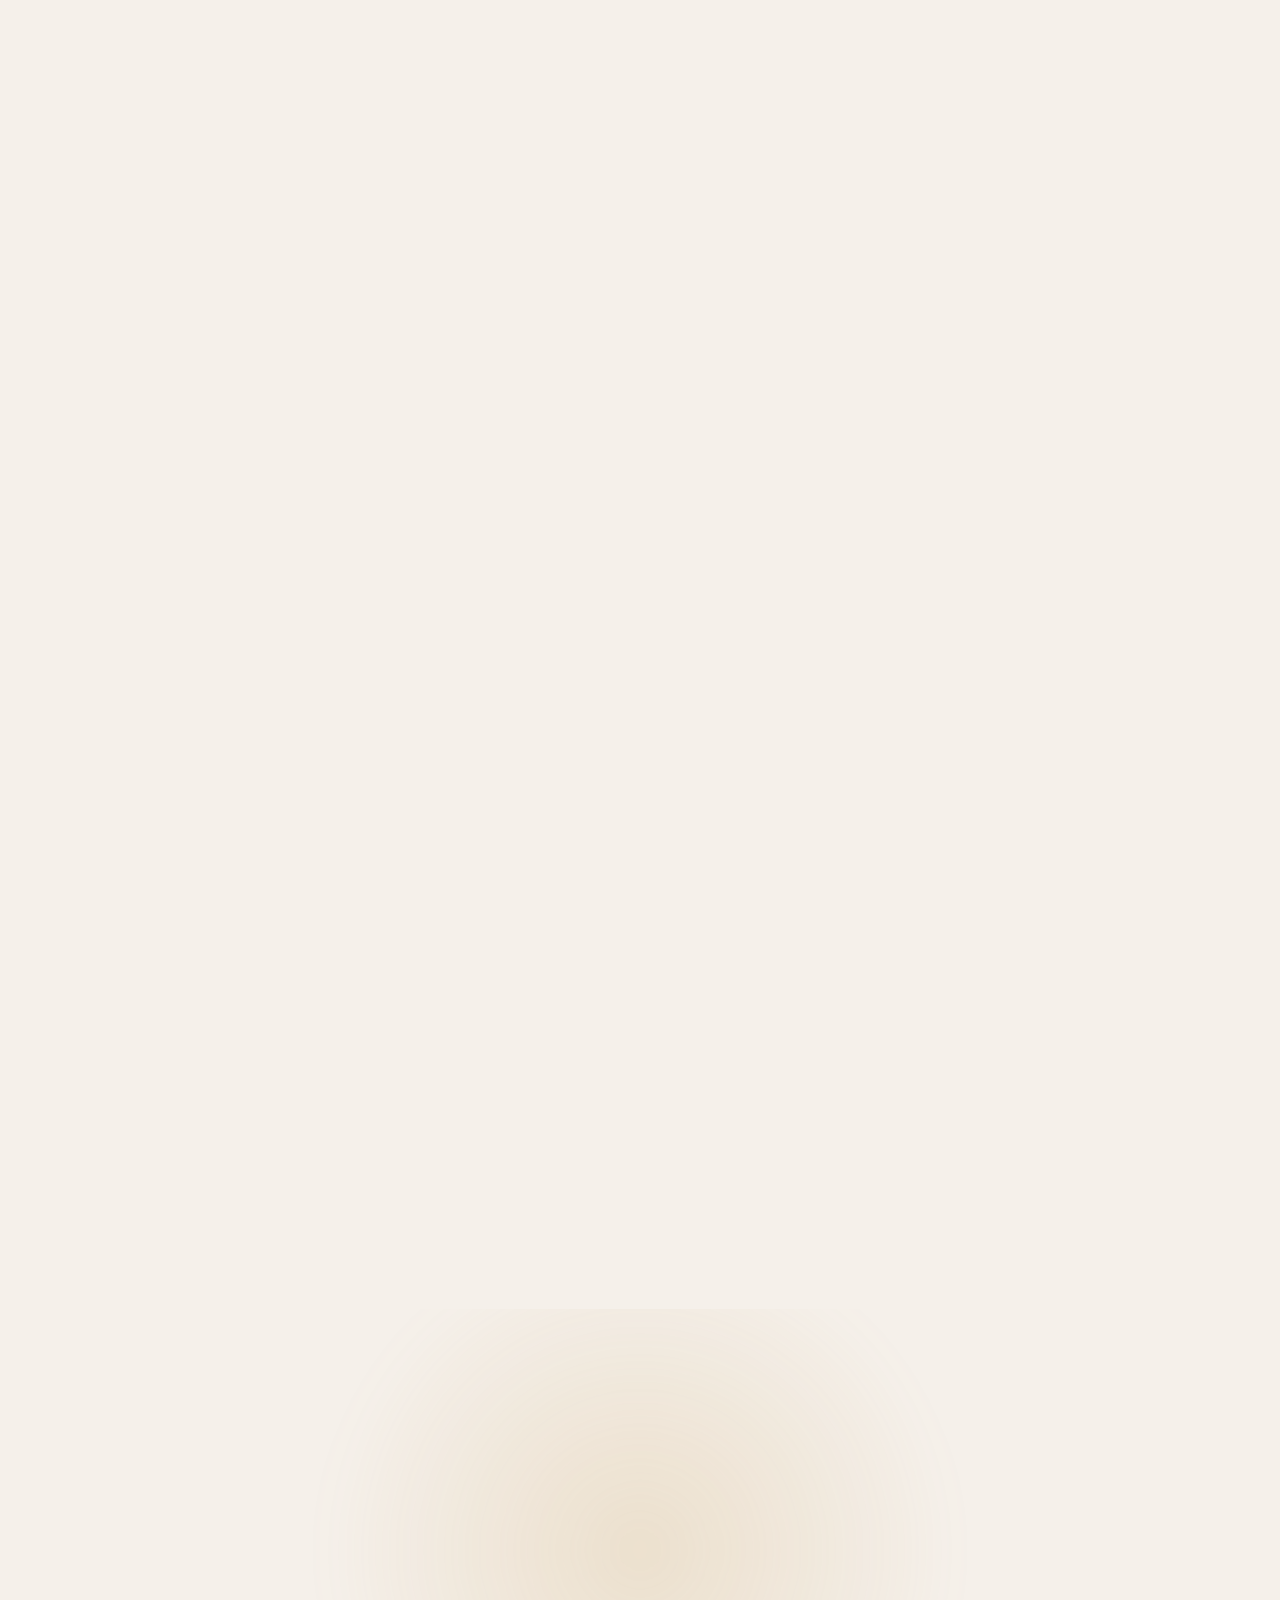
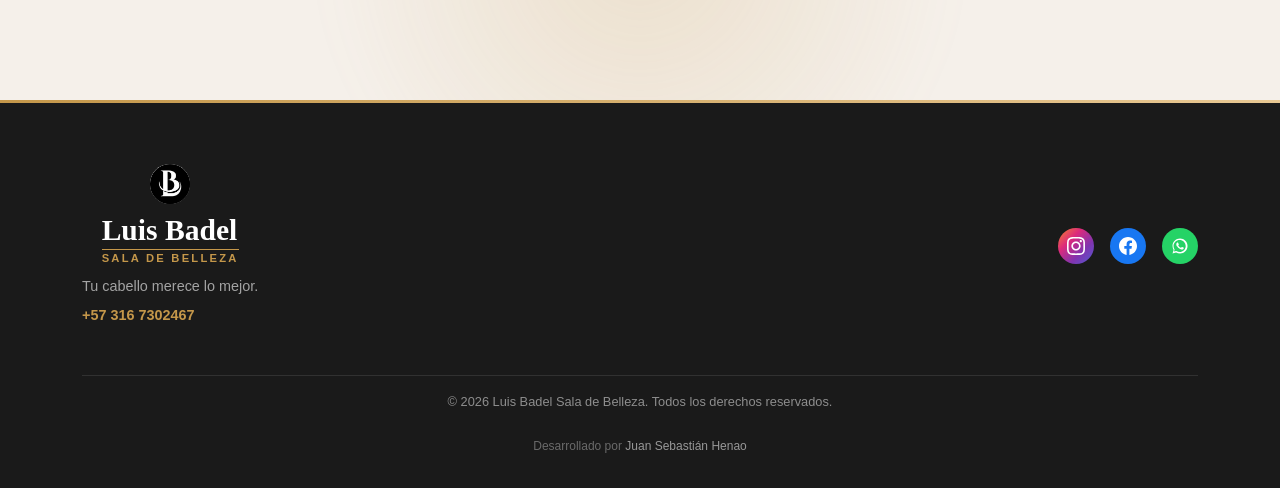
==== commit 872ffeb7: "security: add CSP meta tags and remove remaining inline styles; docs: fix README file tree" ====
--- a/productos.html
+++ b/productos.html
@@ -3,6 +3,9 @@
 <head>
   <meta charset="UTF-8">
   <meta name="viewport" content="width=device-width, initial-scale=1.0">
+
+  <!-- ═══ SECURITY ═══ -->
+  <meta http-equiv="Content-Security-Policy" content="default-src 'self'; script-src 'self'; style-src 'self' https://fonts.googleapis.com; font-src https://fonts.gstatic.com; img-src 'self' data: https:; frame-src https://www.google.com; connect-src 'self'; base-uri 'self'; form-action 'self'; frame-ancestors 'self';">
 
   <!-- ═══ SEO PRIMARY ═══ -->
   <title>Productos Capilares | Luis Badel Sala de Belleza</title>
@@ -388,7 +391,7 @@
     <!-- CTA FINAL -->
     <section class="booking">
       <div class="container">
-        <div class="booking__info reveal" style="text-align:center; max-width:640px; margin:0 auto;">
+        <div class="booking__content reveal">
           <h2 class="section__title" data-i18n="productsPage.ctaTitle">¿Buscas algo específico?</h2>
           <p data-i18n="productsPage.ctaText">Escríbenos y te asesoramos sobre el producto ideal para tu tipo de cabello.</p>
           <a class="btn btn--whatsapp btn--lg" href="https://wa.me/573167302467?text=Hola%2C%20quiero%20asesor%C3%ADa%20sobre%20productos%20capilares" target="_blank" rel="noopener noreferrer">
--- a/css/components.css
+++ b/css/components.css
@@ -1024,6 +1024,11 @@
 .location__map iframe {
   width: 100%;
   height: 100%;
+}
+
+.location__map-iframe {
+  border: 0;
+  border-radius: var(--radius);
 }
 
 /* FAQ */
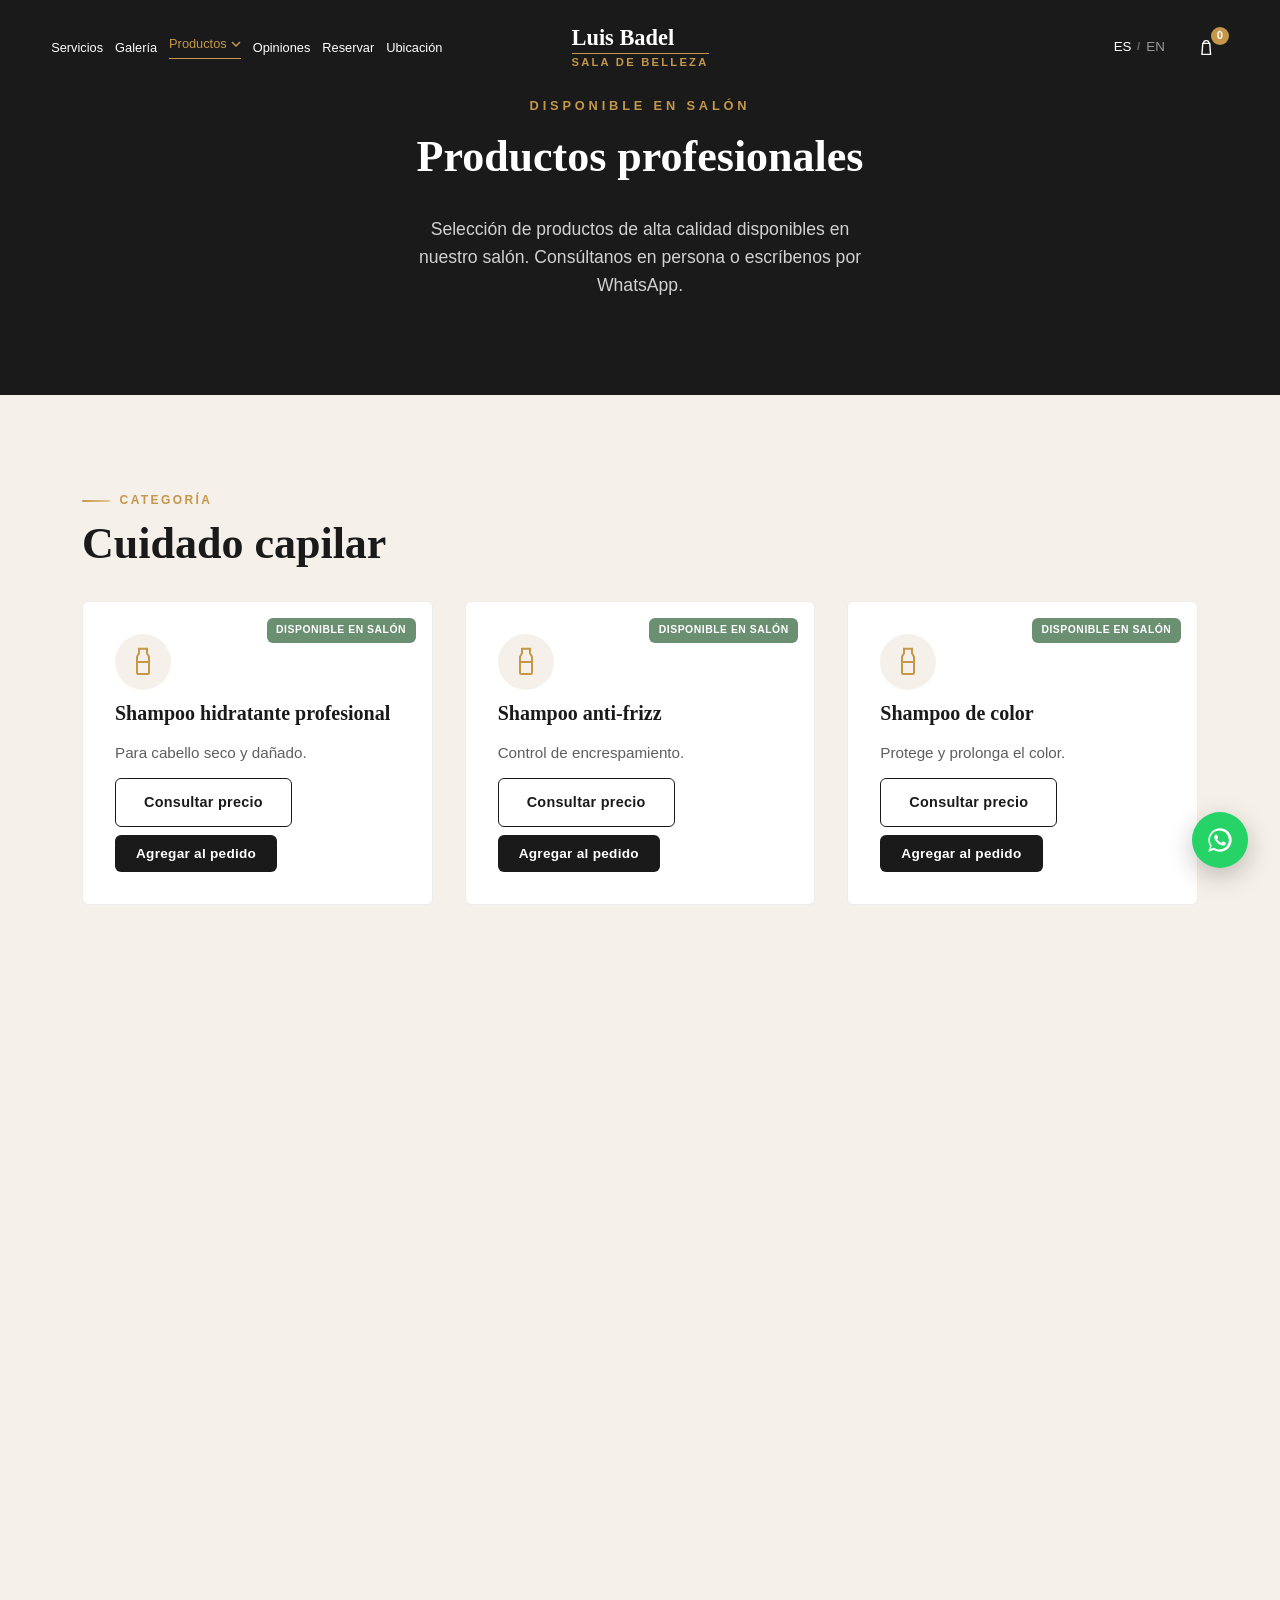
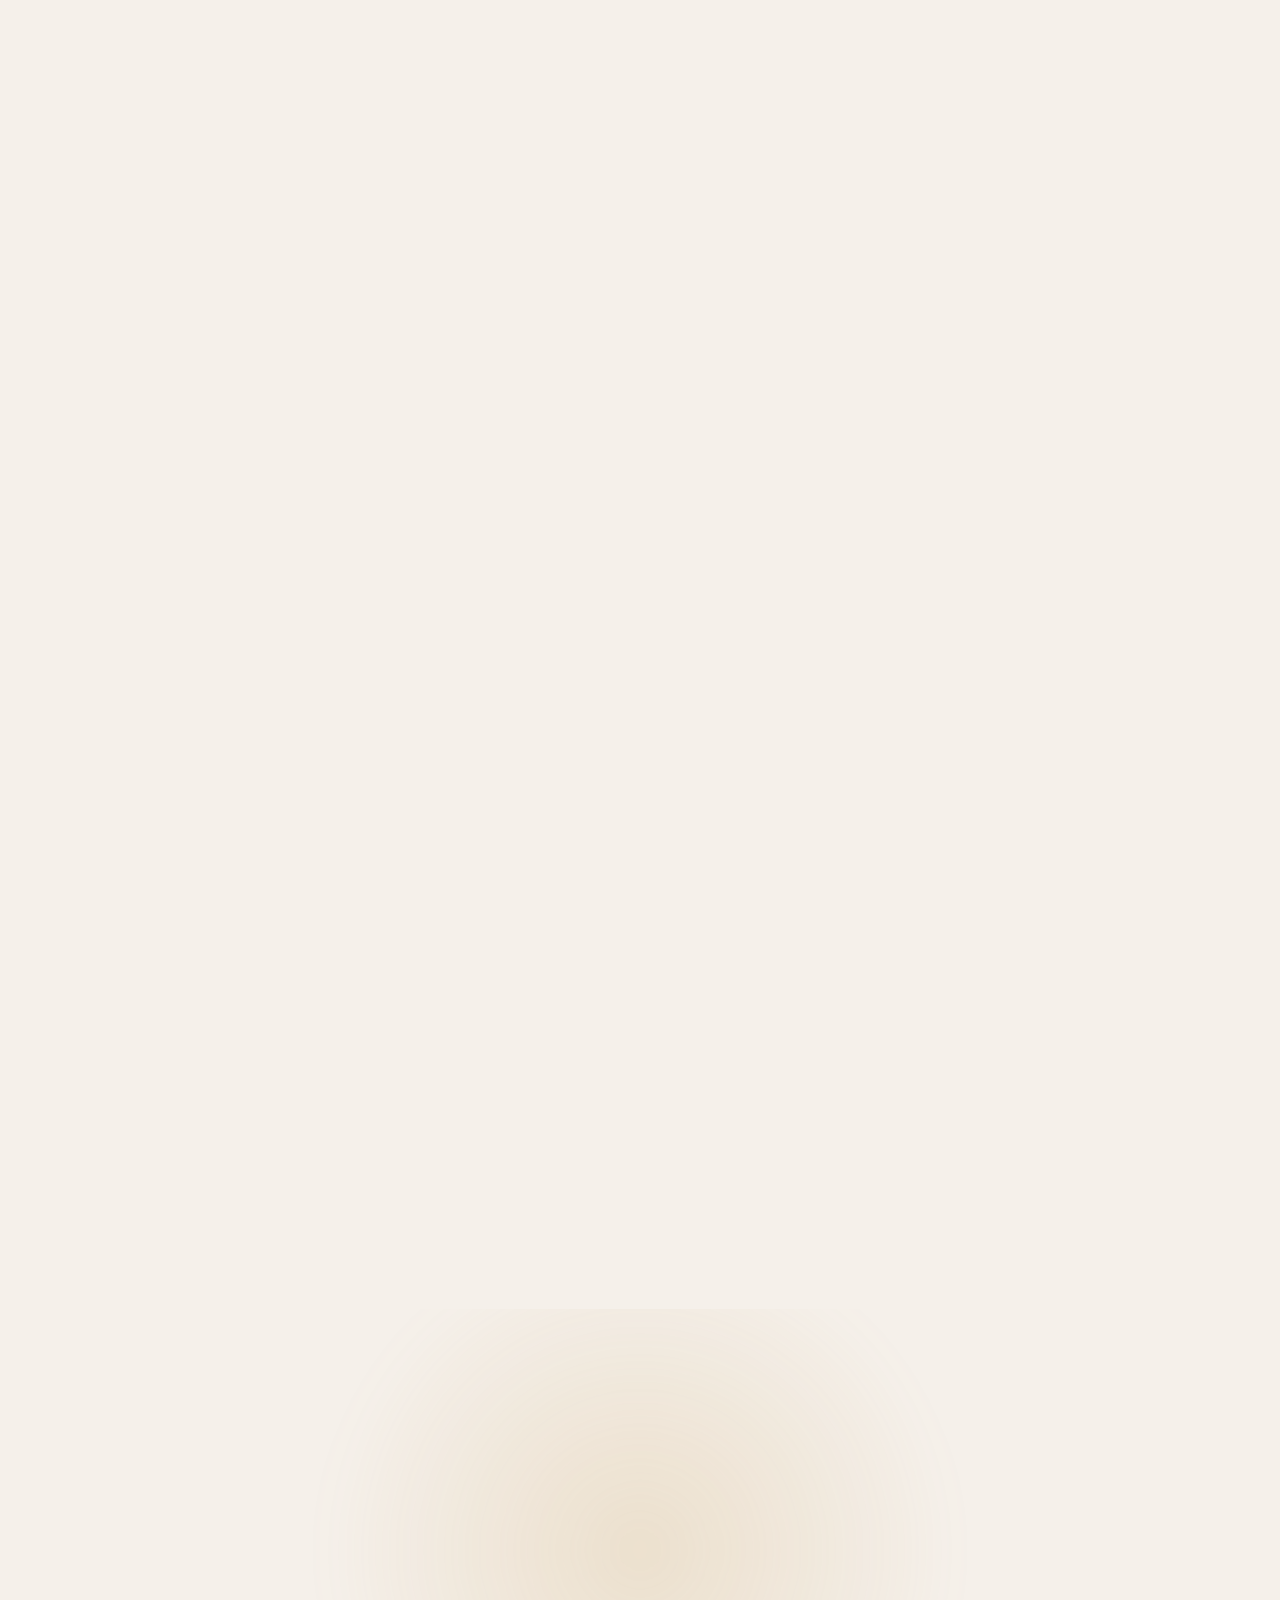
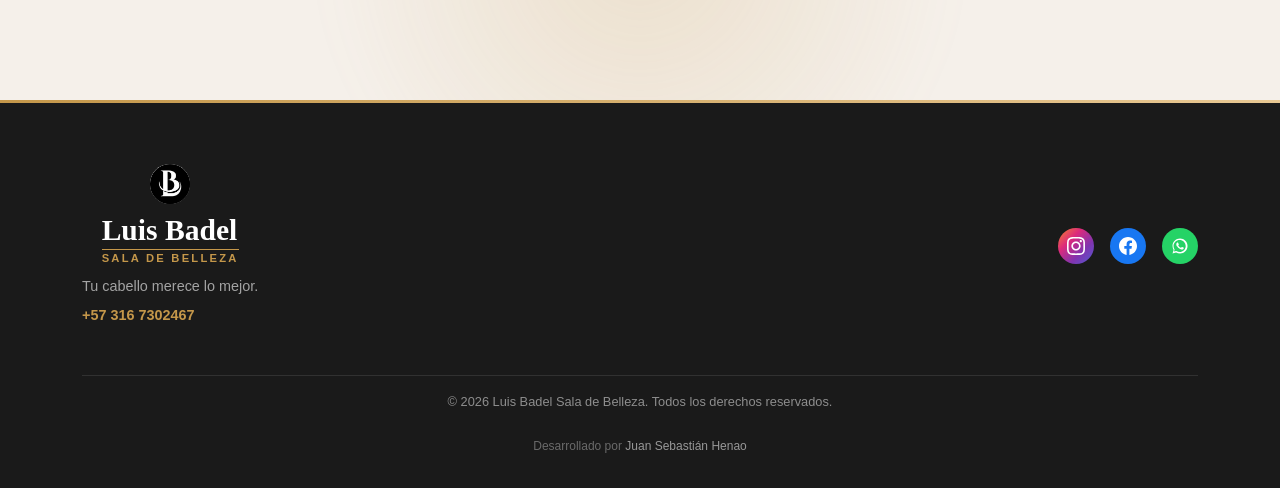
==== commit 08da292a: "feat: remove Equipo and FAQ nav items from navbar Removed "Equipo" and "FAQ" links from the navigati" ====
--- a/productos.html
+++ b/productos.html
@@ -91,8 +91,8 @@
       {
         "@type": "OpeningHoursSpecification",
         "dayOfWeek": ["Monday","Tuesday","Wednesday","Thursday","Friday","Saturday"],
-        "opens": "08:00",
-        "closes": "18:00"
+        "opens": "09:00",
+        "closes": "17:00"
       }
     ],
     "sameAs": [
@@ -139,11 +139,9 @@
               <li><a href="productos.html#styling" class="nav__dropdown-link" data-i18n="nav.products.styling">Styling y acabado</a></li>
             </ul>
           </li>
-          <li><a href="index.html#equipo" data-i18n="nav.team">Equipo</a></li>
           <li><a href="index.html#testimonios" data-i18n="nav.testimonials">Opiniones</a></li>
           <li><a href="index.html#reservar" data-i18n="nav.booking">Reservar</a></li>
           <li><a href="index.html#ubicacion" data-i18n="nav.location">Ubicación</a></li>
-          <li><a href="index.html#faq" data-i18n="nav.faq">FAQ</a></li>
         </ul>
         <div class="lang-switch lang-switch--mobile" role="group" aria-label="Idioma / Language">
           <button type="button" class="lang-switch__btn" data-lang-option="es" aria-pressed="false">ES</button>
